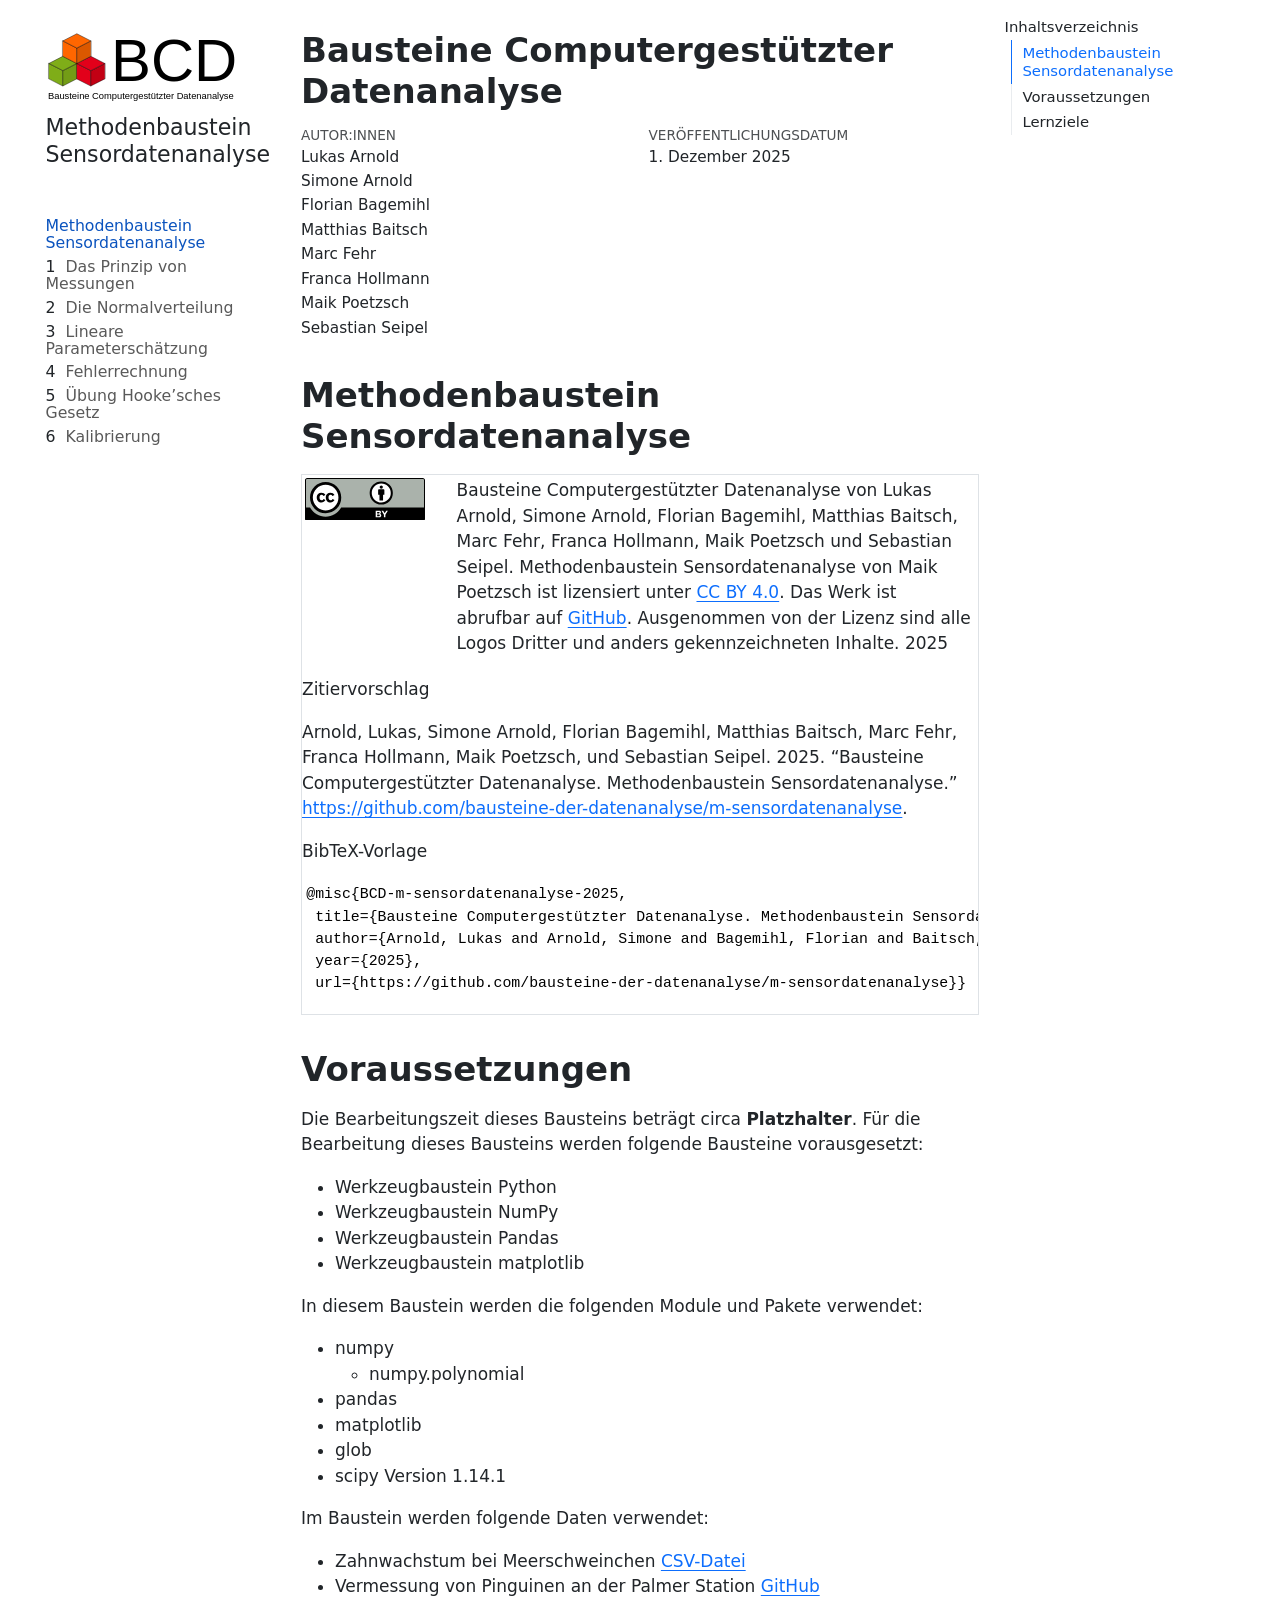
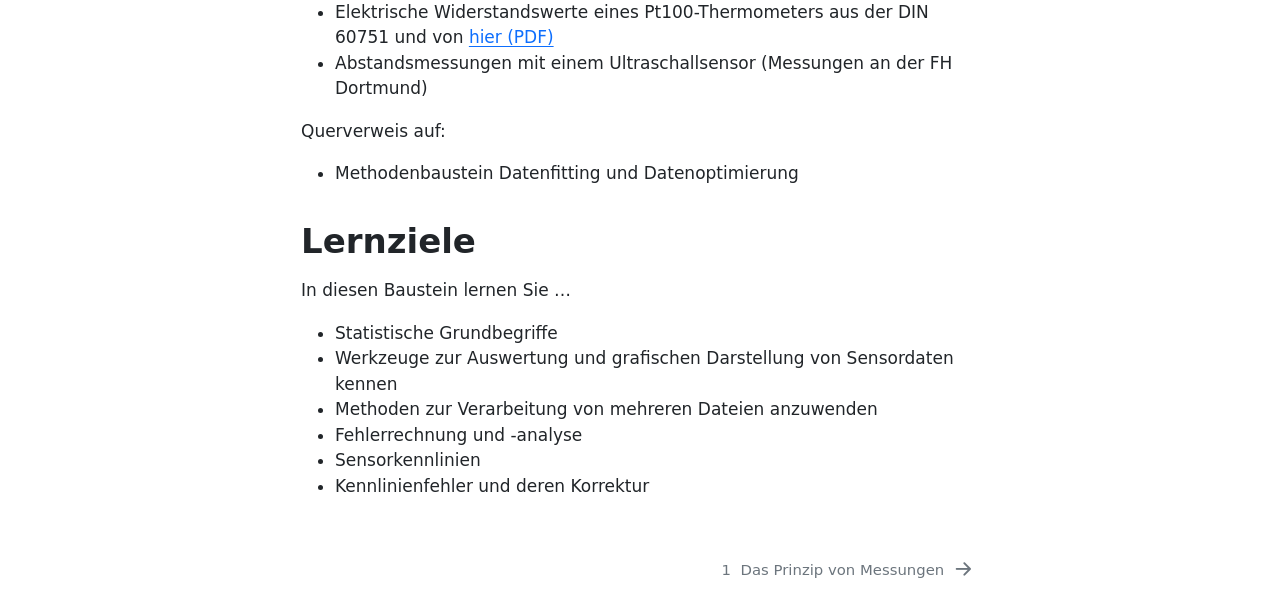
==== output/book/index.html @ 234efd5f "copy with english skript" ====
<!DOCTYPE html>
<html xmlns="http://www.w3.org/1999/xhtml" lang="de" xml:lang="de"><head>

<meta charset="utf-8">
<meta name="generator" content="quarto-1.8.26">

<meta name="viewport" content="width=device-width, initial-scale=1.0, user-scalable=yes">

<meta name="author" content="Lukas Arnold">
<meta name="author" content="Simone Arnold">
<meta name="author" content="Florian Bagemihl">
<meta name="author" content="Matthias Baitsch">
<meta name="author" content="Marc Fehr">
<meta name="author" content="Franca Hollmann">
<meta name="author" content="Maik Poetzsch">
<meta name="author" content="Sebastian Seipel">

<title>Bausteine Computergestützter Datenanalyse</title>
<style>
code{white-space: pre-wrap;}
span.smallcaps{font-variant: small-caps;}
div.columns{display: flex; gap: min(4vw, 1.5em);}
div.column{flex: auto; overflow-x: auto;}
div.hanging-indent{margin-left: 1.5em; text-indent: -1.5em;}
ul.task-list{list-style: none;}
ul.task-list li input[type="checkbox"] {
  width: 0.8em;
  margin: 0 0.8em 0.2em -1em; /* quarto-specific, see https://github.com/quarto-dev/quarto-cli/issues/4556 */ 
  vertical-align: middle;
}
</style>


<script src="site_libs/quarto-nav/quarto-nav.js"></script>
<script src="site_libs/quarto-nav/headroom.min.js"></script>
<script src="site_libs/clipboard/clipboard.min.js"></script>
<script src="site_libs/quarto-search/autocomplete.umd.js"></script>
<script src="site_libs/quarto-search/fuse.min.js"></script>
<script src="site_libs/quarto-search/quarto-search.js"></script>
<meta name="quarto:offset" content="./">
<link href="./skript/einleitung.html" rel="next">
<script src="site_libs/quarto-html/quarto.js" type="module"></script>
<script src="site_libs/quarto-html/tabsets/tabsets.js" type="module"></script>
<script src="site_libs/quarto-html/axe/axe-check.js" type="module"></script>
<script src="site_libs/quarto-html/popper.min.js"></script>
<script src="site_libs/quarto-html/tippy.umd.min.js"></script>
<script src="site_libs/quarto-html/anchor.min.js"></script>
<link href="site_libs/quarto-html/tippy.css" rel="stylesheet">
<link href="site_libs/quarto-html/quarto-syntax-highlighting-587c61ba64f3a5504c4d52d930310e48.css" rel="stylesheet" id="quarto-text-highlighting-styles">
<script src="site_libs/bootstrap/bootstrap.min.js"></script>
<link href="site_libs/bootstrap/bootstrap-icons.css" rel="stylesheet">
<link href="site_libs/bootstrap/bootstrap-f67a6f502b8d980179456538afc82e6f.min.css" rel="stylesheet" append-hash="true" id="quarto-bootstrap" data-mode="light">
<script id="quarto-search-options" type="application/json">{
  "location": "sidebar",
  "copy-button": false,
  "collapse-after": 3,
  "panel-placement": "start",
  "type": "textbox",
  "limit": 50,
  "keyboard-shortcut": [
    "f",
    "/",
    "s"
  ],
  "show-item-context": false,
  "language": {
    "search-no-results-text": "Keine Treffer",
    "search-matching-documents-text": "Treffer",
    "search-copy-link-title": "Link in die Suche kopieren",
    "search-hide-matches-text": "Zusätzliche Treffer verbergen",
    "search-more-match-text": "weitere Treffer in diesem Dokument",
    "search-more-matches-text": "weitere Treffer in diesem Dokument",
    "search-clear-button-title": "Zurücksetzen",
    "search-text-placeholder": "",
    "search-detached-cancel-button-title": "Abbrechen",
    "search-submit-button-title": "Abschicken",
    "search-label": "Suchen"
  }
}</script>
<link rel="shortcut icon" href="skript/00-bilder/favicon_bcd_new.svg">
<link rel="icon" type="image/x-icon" href="logo.ico">


</head>

<body class="nav-sidebar floating quarto-light">

<div id="quarto-search-results"></div>
  <header id="quarto-header" class="headroom fixed-top">
  <nav class="quarto-secondary-nav">
    <div class="container-fluid d-flex">
      <button type="button" class="quarto-btn-toggle btn" data-bs-toggle="collapse" role="button" data-bs-target=".quarto-sidebar-collapse-item" aria-controls="quarto-sidebar" aria-expanded="false" aria-label="Seitenleiste umschalten" onclick="if (window.quartoToggleHeadroom) { window.quartoToggleHeadroom(); }">
        <i class="bi bi-layout-text-sidebar-reverse"></i>
      </button>
        <nav class="quarto-page-breadcrumbs" aria-label="breadcrumb"><ol class="breadcrumb"><li class="breadcrumb-item"><a href="./index.html">Methodenbaustein Sensordatenanalyse</a></li></ol></nav>
        <a class="flex-grow-1" role="navigation" data-bs-toggle="collapse" data-bs-target=".quarto-sidebar-collapse-item" aria-controls="quarto-sidebar" aria-expanded="false" aria-label="Seitenleiste umschalten" onclick="if (window.quartoToggleHeadroom) { window.quartoToggleHeadroom(); }">      
        </a>
      <button type="button" class="btn quarto-search-button" aria-label="Suchen" onclick="window.quartoOpenSearch();">
        <i class="bi bi-search"></i>
      </button>
    </div>
  </nav>
</header>
<!-- content -->
<div id="quarto-content" class="quarto-container page-columns page-rows-contents page-layout-article">
<!-- sidebar -->
  <nav id="quarto-sidebar" class="sidebar collapse collapse-horizontal quarto-sidebar-collapse-item sidebar-navigation floating overflow-auto">
    <div class="pt-lg-2 mt-2 text-left sidebar-header sidebar-header-stacked">
      <a href="./index.html" class="sidebar-logo-link">
      <img src="./skript/00-bilder/logo_with_text_new.svg" alt="" class="sidebar-logo light-content py-0 d-lg-inline d-none">
      <img src="./skript/00-bilder/logo_with_text_new.svg" alt="" class="sidebar-logo dark-content py-0 d-lg-inline d-none">
      </a>
    <div class="sidebar-title mb-0 py-0">
      <a href="./">Methodenbaustein Sensordatenanalyse</a> 
    </div>
      </div>
        <div class="mt-2 flex-shrink-0 align-items-center">
        <div class="sidebar-search">
        <div id="quarto-search" class="" title="Suchen"></div>
        </div>
        </div>
    <div class="sidebar-menu-container"> 
    <ul class="list-unstyled mt-1">
        <li class="sidebar-item">
  <div class="sidebar-item-container"> 
  <a href="./index.html" class="sidebar-item-text sidebar-link active">
 <span class="menu-text">Methodenbaustein Sensordatenanalyse</span></a>
  </div>
</li>
        <li class="sidebar-item">
  <div class="sidebar-item-container"> 
  <a href="./skript/einleitung.html" class="sidebar-item-text sidebar-link">
 <span class="menu-text"><span class="chapter-number">1</span>&nbsp; <span class="chapter-title">Das Prinzip von Messungen</span></span></a>
  </div>
</li>
        <li class="sidebar-item">
  <div class="sidebar-item-container"> 
  <a href="./skript/normalverteilung.html" class="sidebar-item-text sidebar-link">
 <span class="menu-text"><span class="chapter-number">2</span>&nbsp; <span class="chapter-title">Die Normalverteilung</span></span></a>
  </div>
</li>
        <li class="sidebar-item">
  <div class="sidebar-item-container"> 
  <a href="./skript/lineare-parameterschätzung.html" class="sidebar-item-text sidebar-link">
 <span class="menu-text"><span class="chapter-number">3</span>&nbsp; <span class="chapter-title">Lineare Parameterschätzung</span></span></a>
  </div>
</li>
        <li class="sidebar-item">
  <div class="sidebar-item-container"> 
  <a href="./skript/fehlerrechnung.html" class="sidebar-item-text sidebar-link">
 <span class="menu-text"><span class="chapter-number">4</span>&nbsp; <span class="chapter-title">Fehlerrechnung</span></span></a>
  </div>
</li>
        <li class="sidebar-item">
  <div class="sidebar-item-container"> 
  <a href="./skript/übung-hooke.html" class="sidebar-item-text sidebar-link">
 <span class="menu-text"><span class="chapter-number">5</span>&nbsp; <span class="chapter-title">Übung Hooke’sches Gesetz</span></span></a>
  </div>
</li>
        <li class="sidebar-item">
  <div class="sidebar-item-container"> 
  <a href="./skript/kalibrierung.html" class="sidebar-item-text sidebar-link">
 <span class="menu-text"><span class="chapter-number">6</span>&nbsp; <span class="chapter-title">Kalibrierung</span></span></a>
  </div>
</li>
    </ul>
    </div>
</nav>
<div id="quarto-sidebar-glass" class="quarto-sidebar-collapse-item" data-bs-toggle="collapse" data-bs-target=".quarto-sidebar-collapse-item"></div>
<!-- margin-sidebar -->
    <div id="quarto-margin-sidebar" class="sidebar margin-sidebar">
        <nav id="TOC" role="doc-toc" class="toc-active">
    <h2 id="toc-title">Inhaltsverzeichnis</h2>
   
  <ul>
  <li><a href="#methodenbaustein-sensordatenanalyse" id="toc-methodenbaustein-sensordatenanalyse" class="nav-link active" data-scroll-target="#methodenbaustein-sensordatenanalyse">Methodenbaustein Sensordatenanalyse</a></li>
  <li><a href="#voraussetzungen" id="toc-voraussetzungen" class="nav-link" data-scroll-target="#voraussetzungen">Voraussetzungen</a></li>
  <li><a href="#lernziele" id="toc-lernziele" class="nav-link" data-scroll-target="#lernziele">Lernziele</a></li>
  </ul>
</nav>
    </div>
<!-- main -->
<main class="content" id="quarto-document-content">

<header id="title-block-header" class="quarto-title-block default">
<div class="quarto-title">
<h1 class="title">Bausteine Computergestützter Datenanalyse</h1>
</div>



<div class="quarto-title-meta">

    <div>
    <div class="quarto-title-meta-heading">Autor:innen</div>
    <div class="quarto-title-meta-contents">
             <p>Lukas Arnold </p>
             <p>Simone Arnold </p>
             <p>Florian Bagemihl </p>
             <p>Matthias Baitsch </p>
             <p>Marc Fehr </p>
             <p>Franca Hollmann </p>
             <p>Maik Poetzsch </p>
             <p>Sebastian Seipel </p>
          </div>
  </div>
    
    <div>
    <div class="quarto-title-meta-heading">Veröffentlichungsdatum</div>
    <div class="quarto-title-meta-contents">
      <p class="date">1. Dezember 2025</p>
    </div>
  </div>
  
    
  </div>
  


</header>


<section id="methodenbaustein-sensordatenanalyse" class="level1 unnumbered">
<h1 class="unnumbered">Methodenbaustein Sensordatenanalyse</h1>
<div id="Lizenz" class="border">
<div class="quarto-layout-panel" data-layout="[20, 80]">
<div class="quarto-layout-row">
<div class="quarto-layout-cell" style="flex-basis: 20.0%;justify-content: center;">
<p><img src="skript/00-bilder/CC-BY.svg" class="img-fluid" alt="Symbol des Lizenzhinweises Creative Commons BY"></p>
</div>
<div class="quarto-layout-cell" style="flex-basis: 80.0%;justify-content: flex-start;">
<p>Bausteine Computergestützter Datenanalyse von Lukas Arnold, Simone Arnold, Florian Bagemihl, Matthias Baitsch, Marc Fehr, Franca Hollmann, Maik Poetzsch und Sebastian Seipel. Methodenbaustein Sensordatenanalyse von Maik Poetzsch ist lizensiert unter <a href="https://creativecommons.org/licenses/by/4.0/deed.de">CC BY 4.0</a>. Das Werk ist abrufbar auf <a href="https://github.com/bausteine-der-datenanalyse/m-sensordatenanalyse">GitHub</a>. Ausgenommen von der Lizenz sind alle Logos Dritter und anders gekennzeichneten Inhalte. 2025</p>
</div>
</div>
</div>
<p>Zitiervorschlag</p>
<p>Arnold, Lukas, Simone Arnold, Florian Bagemihl, Matthias Baitsch, Marc Fehr, Franca Hollmann, Maik Poetzsch, und Sebastian Seipel. 2025. “Bausteine Computergestützter Datenanalyse. Methodenbaustein Sensordatenanalyse.” <a href="https://github.com/bausteine-der-datenanalyse/m-sensordatenanalyse" class="uri">https://github.com/bausteine-der-datenanalyse/m-sensordatenanalyse</a>.</p>
<p>BibTeX-Vorlage</p>
<pre><code>@misc{BCD-m-sensordatenanalyse-2025,
 title={Bausteine Computergestützter Datenanalyse. Methodenbaustein Sensordatenanalyse},
 author={Arnold, Lukas and Arnold, Simone and Bagemihl, Florian and Baitsch, Matthias and Fehr, Marc and Hollmann, Franca and Poetzsch, Maik and Seipel, Sebastian},
 year={2025},
 url={https://github.com/bausteine-der-datenanalyse/m-sensordatenanalyse}} </code></pre>
</div>
</section>
<section id="voraussetzungen" class="level1">
<h1>Voraussetzungen</h1>
<p>Die Bearbeitungszeit dieses Bausteins beträgt circa <strong>Platzhalter</strong>. Für die Bearbeitung dieses Bausteins werden folgende Bausteine vorausgesetzt:</p>
<ul>
<li>Werkzeugbaustein Python</li>
<li>Werkzeugbaustein NumPy</li>
<li>Werkzeugbaustein Pandas</li>
<li>Werkzeugbaustein matplotlib</li>
</ul>
<p>In diesem Baustein werden die folgenden Module und Pakete verwendet:</p>
<ul>
<li>numpy
<ul>
<li>numpy.polynomial</li>
</ul></li>
<li>pandas</li>
<li>matplotlib</li>
<li>glob</li>
<li>scipy Version 1.14.1</li>
</ul>
<p>Im Baustein werden folgende Daten verwendet:</p>
<ul>
<li>Zahnwachstum bei Meerschweinchen <a href="https://github.com/vincentarelbundock/Rdatasets/blob/master/csv/datasets/ToothGrowth.csv">CSV-Datei</a></li>
<li>Vermessung von Pinguinen an der Palmer Station <a href="https://github.com/allisonhorst/palmerpenguins?tab=readme-ov-file#meet-the-palmer-penguins">GitHub</a></li>
<li>Elektrische Widerstandswerte eines Pt100-Thermometers aus der DIN 60751 und von <a href="https://s8b8d6a7.delivery.rocketcdn.me/wp-content/uploads/2022/08/Pt100-Tabelle-Screen.pdf">hier (PDF)</a></li>
<li>Abstandsmessungen mit einem Ultraschallsensor (Messungen an der FH Dortmund)</li>
</ul>
<p>Querverweis auf:</p>
<ul>
<li>Methodenbaustein Datenfitting und Datenoptimierung</li>
</ul>
</section>
<section id="lernziele" class="level1">
<h1>Lernziele</h1>
<p>In diesen Baustein lernen Sie …</p>
<ul>
<li>Statistische Grundbegriffe</li>
<li>Werkzeuge zur Auswertung und grafischen Darstellung von Sensordaten kennen</li>
<li>Methoden zur Verarbeitung von mehreren Dateien anzuwenden</li>
<li>Fehlerrechnung und -analyse</li>
<li>Sensorkennlinien</li>
<li>Kennlinienfehler und deren Korrektur</li>
</ul>


</section>

</main> <!-- /main -->
<script id="quarto-html-after-body" type="application/javascript">
  window.document.addEventListener("DOMContentLoaded", function (event) {
    const icon = "";
    const anchorJS = new window.AnchorJS();
    anchorJS.options = {
      placement: 'right',
      icon: icon
    };
    anchorJS.add('.anchored');
    const isCodeAnnotation = (el) => {
      for (const clz of el.classList) {
        if (clz.startsWith('code-annotation-')) {                     
          return true;
        }
      }
      return false;
    }
    const onCopySuccess = function(e) {
      // button target
      const button = e.trigger;
      // don't keep focus
      button.blur();
      // flash "checked"
      button.classList.add('code-copy-button-checked');
      var currentTitle = button.getAttribute("title");
      button.setAttribute("title", "Kopiert");
      let tooltip;
      if (window.bootstrap) {
        button.setAttribute("data-bs-toggle", "tooltip");
        button.setAttribute("data-bs-placement", "left");
        button.setAttribute("data-bs-title", "Kopiert");
        tooltip = new bootstrap.Tooltip(button, 
          { trigger: "manual", 
            customClass: "code-copy-button-tooltip",
            offset: [0, -8]});
        tooltip.show();    
      }
      setTimeout(function() {
        if (tooltip) {
          tooltip.hide();
          button.removeAttribute("data-bs-title");
          button.removeAttribute("data-bs-toggle");
          button.removeAttribute("data-bs-placement");
        }
        button.setAttribute("title", currentTitle);
        button.classList.remove('code-copy-button-checked');
      }, 1000);
      // clear code selection
      e.clearSelection();
    }
    const getTextToCopy = function(trigger) {
      const outerScaffold = trigger.parentElement.cloneNode(true);
      const codeEl = outerScaffold.querySelector('code');
      for (const childEl of codeEl.children) {
        if (isCodeAnnotation(childEl)) {
          childEl.remove();
        }
      }
      return codeEl.innerText;
    }
    const clipboard = new window.ClipboardJS('.code-copy-button:not([data-in-quarto-modal])', {
      text: getTextToCopy
    });
    clipboard.on('success', onCopySuccess);
    if (window.document.getElementById('quarto-embedded-source-code-modal')) {
      const clipboardModal = new window.ClipboardJS('.code-copy-button[data-in-quarto-modal]', {
        text: getTextToCopy,
        container: window.document.getElementById('quarto-embedded-source-code-modal')
      });
      clipboardModal.on('success', onCopySuccess);
    }
      var localhostRegex = new RegExp(/^(?:http|https):\/\/localhost\:?[0-9]*\//);
      var mailtoRegex = new RegExp(/^mailto:/);
        var filterRegex = new RegExp('/' + window.location.host + '/');
      var isInternal = (href) => {
          return filterRegex.test(href) || localhostRegex.test(href) || mailtoRegex.test(href);
      }
      // Inspect non-navigation links and adorn them if external
     var links = window.document.querySelectorAll('a[href]:not(.nav-link):not(.navbar-brand):not(.toc-action):not(.sidebar-link):not(.sidebar-item-toggle):not(.pagination-link):not(.no-external):not([aria-hidden]):not(.dropdown-item):not(.quarto-navigation-tool):not(.about-link)');
      for (var i=0; i<links.length; i++) {
        const link = links[i];
        if (!isInternal(link.href)) {
          // undo the damage that might have been done by quarto-nav.js in the case of
          // links that we want to consider external
          if (link.dataset.originalHref !== undefined) {
            link.href = link.dataset.originalHref;
          }
        }
      }
    function tippyHover(el, contentFn, onTriggerFn, onUntriggerFn) {
      const config = {
        allowHTML: true,
        maxWidth: 500,
        delay: 100,
        arrow: false,
        appendTo: function(el) {
            return el.parentElement;
        },
        interactive: true,
        interactiveBorder: 10,
        theme: 'quarto',
        placement: 'bottom-start',
      };
      if (contentFn) {
        config.content = contentFn;
      }
      if (onTriggerFn) {
        config.onTrigger = onTriggerFn;
      }
      if (onUntriggerFn) {
        config.onUntrigger = onUntriggerFn;
      }
      window.tippy(el, config); 
    }
    const noterefs = window.document.querySelectorAll('a[role="doc-noteref"]');
    for (var i=0; i<noterefs.length; i++) {
      const ref = noterefs[i];
      tippyHover(ref, function() {
        // use id or data attribute instead here
        let href = ref.getAttribute('data-footnote-href') || ref.getAttribute('href');
        try { href = new URL(href).hash; } catch {}
        const id = href.replace(/^#\/?/, "");
        const note = window.document.getElementById(id);
        if (note) {
          return note.innerHTML;
        } else {
          return "";
        }
      });
    }
    const xrefs = window.document.querySelectorAll('a.quarto-xref');
    const processXRef = (id, note) => {
      // Strip column container classes
      const stripColumnClz = (el) => {
        el.classList.remove("page-full", "page-columns");
        if (el.children) {
          for (const child of el.children) {
            stripColumnClz(child);
          }
        }
      }
      stripColumnClz(note)
      if (id === null || id.startsWith('sec-')) {
        // Special case sections, only their first couple elements
        const container = document.createElement("div");
        if (note.children && note.children.length > 2) {
          container.appendChild(note.children[0].cloneNode(true));
          for (let i = 1; i < note.children.length; i++) {
            const child = note.children[i];
            if (child.tagName === "P" && child.innerText === "") {
              continue;
            } else {
              container.appendChild(child.cloneNode(true));
              break;
            }
          }
          if (window.Quarto?.typesetMath) {
            window.Quarto.typesetMath(container);
          }
          return container.innerHTML
        } else {
          if (window.Quarto?.typesetMath) {
            window.Quarto.typesetMath(note);
          }
          return note.innerHTML;
        }
      } else {
        // Remove any anchor links if they are present
        const anchorLink = note.querySelector('a.anchorjs-link');
        if (anchorLink) {
          anchorLink.remove();
        }
        if (window.Quarto?.typesetMath) {
          window.Quarto.typesetMath(note);
        }
        if (note.classList.contains("callout")) {
          return note.outerHTML;
        } else {
          return note.innerHTML;
        }
      }
    }
    for (var i=0; i<xrefs.length; i++) {
      const xref = xrefs[i];
      tippyHover(xref, undefined, function(instance) {
        instance.disable();
        let url = xref.getAttribute('href');
        let hash = undefined; 
        if (url.startsWith('#')) {
          hash = url;
        } else {
          try { hash = new URL(url).hash; } catch {}
        }
        if (hash) {
          const id = hash.replace(/^#\/?/, "");
          const note = window.document.getElementById(id);
          if (note !== null) {
            try {
              const html = processXRef(id, note.cloneNode(true));
              instance.setContent(html);
            } finally {
              instance.enable();
              instance.show();
            }
          } else {
            // See if we can fetch this
            fetch(url.split('#')[0])
            .then(res => res.text())
            .then(html => {
              const parser = new DOMParser();
              const htmlDoc = parser.parseFromString(html, "text/html");
              const note = htmlDoc.getElementById(id);
              if (note !== null) {
                const html = processXRef(id, note);
                instance.setContent(html);
              } 
            }).finally(() => {
              instance.enable();
              instance.show();
            });
          }
        } else {
          // See if we can fetch a full url (with no hash to target)
          // This is a special case and we should probably do some content thinning / targeting
          fetch(url)
          .then(res => res.text())
          .then(html => {
            const parser = new DOMParser();
            const htmlDoc = parser.parseFromString(html, "text/html");
            const note = htmlDoc.querySelector('main.content');
            if (note !== null) {
              // This should only happen for chapter cross references
              // (since there is no id in the URL)
              // remove the first header
              if (note.children.length > 0 && note.children[0].tagName === "HEADER") {
                note.children[0].remove();
              }
              const html = processXRef(null, note);
              instance.setContent(html);
            } 
          }).finally(() => {
            instance.enable();
            instance.show();
          });
        }
      }, function(instance) {
      });
    }
        let selectedAnnoteEl;
        const selectorForAnnotation = ( cell, annotation) => {
          let cellAttr = 'data-code-cell="' + cell + '"';
          let lineAttr = 'data-code-annotation="' +  annotation + '"';
          const selector = 'span[' + cellAttr + '][' + lineAttr + ']';
          return selector;
        }
        const selectCodeLines = (annoteEl) => {
          const doc = window.document;
          const targetCell = annoteEl.getAttribute("data-target-cell");
          const targetAnnotation = annoteEl.getAttribute("data-target-annotation");
          const annoteSpan = window.document.querySelector(selectorForAnnotation(targetCell, targetAnnotation));
          const lines = annoteSpan.getAttribute("data-code-lines").split(",");
          const lineIds = lines.map((line) => {
            return targetCell + "-" + line;
          })
          let top = null;
          let height = null;
          let parent = null;
          if (lineIds.length > 0) {
              //compute the position of the single el (top and bottom and make a div)
              const el = window.document.getElementById(lineIds[0]);
              top = el.offsetTop;
              height = el.offsetHeight;
              parent = el.parentElement.parentElement;
            if (lineIds.length > 1) {
              const lastEl = window.document.getElementById(lineIds[lineIds.length - 1]);
              const bottom = lastEl.offsetTop + lastEl.offsetHeight;
              height = bottom - top;
            }
            if (top !== null && height !== null && parent !== null) {
              // cook up a div (if necessary) and position it 
              let div = window.document.getElementById("code-annotation-line-highlight");
              if (div === null) {
                div = window.document.createElement("div");
                div.setAttribute("id", "code-annotation-line-highlight");
                div.style.position = 'absolute';
                parent.appendChild(div);
              }
              div.style.top = top - 2 + "px";
              div.style.height = height + 4 + "px";
              div.style.left = 0;
              let gutterDiv = window.document.getElementById("code-annotation-line-highlight-gutter");
              if (gutterDiv === null) {
                gutterDiv = window.document.createElement("div");
                gutterDiv.setAttribute("id", "code-annotation-line-highlight-gutter");
                gutterDiv.style.position = 'absolute';
                const codeCell = window.document.getElementById(targetCell);
                const gutter = codeCell.querySelector('.code-annotation-gutter');
                gutter.appendChild(gutterDiv);
              }
              gutterDiv.style.top = top - 2 + "px";
              gutterDiv.style.height = height + 4 + "px";
            }
            selectedAnnoteEl = annoteEl;
          }
        };
        const unselectCodeLines = () => {
          const elementsIds = ["code-annotation-line-highlight", "code-annotation-line-highlight-gutter"];
          elementsIds.forEach((elId) => {
            const div = window.document.getElementById(elId);
            if (div) {
              div.remove();
            }
          });
          selectedAnnoteEl = undefined;
        };
          // Handle positioning of the toggle
      window.addEventListener(
        "resize",
        throttle(() => {
          elRect = undefined;
          if (selectedAnnoteEl) {
            selectCodeLines(selectedAnnoteEl);
          }
        }, 10)
      );
      function throttle(fn, ms) {
      let throttle = false;
      let timer;
        return (...args) => {
          if(!throttle) { // first call gets through
              fn.apply(this, args);
              throttle = true;
          } else { // all the others get throttled
              if(timer) clearTimeout(timer); // cancel #2
              timer = setTimeout(() => {
                fn.apply(this, args);
                timer = throttle = false;
              }, ms);
          }
        };
      }
        // Attach click handler to the DT
        const annoteDls = window.document.querySelectorAll('dt[data-target-cell]');
        for (const annoteDlNode of annoteDls) {
          annoteDlNode.addEventListener('click', (event) => {
            const clickedEl = event.target;
            if (clickedEl !== selectedAnnoteEl) {
              unselectCodeLines();
              const activeEl = window.document.querySelector('dt[data-target-cell].code-annotation-active');
              if (activeEl) {
                activeEl.classList.remove('code-annotation-active');
              }
              selectCodeLines(clickedEl);
              clickedEl.classList.add('code-annotation-active');
            } else {
              // Unselect the line
              unselectCodeLines();
              clickedEl.classList.remove('code-annotation-active');
            }
          });
        }
    const findCites = (el) => {
      const parentEl = el.parentElement;
      if (parentEl) {
        const cites = parentEl.dataset.cites;
        if (cites) {
          return {
            el,
            cites: cites.split(' ')
          };
        } else {
          return findCites(el.parentElement)
        }
      } else {
        return undefined;
      }
    };
    var bibliorefs = window.document.querySelectorAll('a[role="doc-biblioref"]');
    for (var i=0; i<bibliorefs.length; i++) {
      const ref = bibliorefs[i];
      const citeInfo = findCites(ref);
      if (citeInfo) {
        tippyHover(citeInfo.el, function() {
          var popup = window.document.createElement('div');
          citeInfo.cites.forEach(function(cite) {
            var citeDiv = window.document.createElement('div');
            citeDiv.classList.add('hanging-indent');
            citeDiv.classList.add('csl-entry');
            var biblioDiv = window.document.getElementById('ref-' + cite);
            if (biblioDiv) {
              citeDiv.innerHTML = biblioDiv.innerHTML;
            }
            popup.appendChild(citeDiv);
          });
          return popup.innerHTML;
        });
      }
    }
  });
  </script>
<nav class="page-navigation">
  <div class="nav-page nav-page-previous">
  </div>
  <div class="nav-page nav-page-next">
      <a href="./skript/einleitung.html" class="pagination-link" aria-label="Das Prinzip von Messungen">
        <span class="nav-page-text"><span class="chapter-number">1</span>&nbsp; <span class="chapter-title">Das Prinzip von Messungen</span></span> <i class="bi bi-arrow-right-short"></i>
      </a>
  </div>
</nav>
</div> <!-- /content -->




</body></html>
---- output/book/site_libs/quarto-html/tippy.css ----
.tippy-box[data-animation=fade][data-state=hidden]{opacity:0}[data-tippy-root]{max-width:calc(100vw - 10px)}.tippy-box{position:relative;background-color:#333;color:#fff;border-radius:4px;font-size:14px;line-height:1.4;white-space:normal;outline:0;transition-property:transform,visibility,opacity}.tippy-box[data-placement^=top]>.tippy-arrow{bottom:0}.tippy-box[data-placement^=top]>.tippy-arrow:before{bottom:-7px;left:0;border-width:8px 8px 0;border-top-color:initial;transform-origin:center top}.tippy-box[data-placement^=bottom]>.tippy-arrow{top:0}.tippy-box[data-placement^=bottom]>.tippy-arrow:before{top:-7px;left:0;border-width:0 8px 8px;border-bottom-color:initial;transform-origin:center bottom}.tippy-box[data-placement^=left]>.tippy-arrow{right:0}.tippy-box[data-placement^=left]>.tippy-arrow:before{border-width:8px 0 8px 8px;border-left-color:initial;right:-7px;transform-origin:center left}.tippy-box[data-placement^=right]>.tippy-arrow{left:0}.tippy-box[data-placement^=right]>.tippy-arrow:before{left:-7px;border-width:8px 8px 8px 0;border-right-color:initial;transform-origin:center right}.tippy-box[data-inertia][data-state=visible]{transition-timing-function:cubic-bezier(.54,1.5,.38,1.11)}.tippy-arrow{width:16px;height:16px;color:#333}.tippy-arrow:before{content:"";position:absolute;border-color:transparent;border-style:solid}.tippy-content{position:relative;padding:5px 9px;z-index:1}
---- output/book/site_libs/quarto-html/quarto-syntax-highlighting-587c61ba64f3a5504c4d52d930310e48.css ----
/* quarto syntax highlight colors */
:root {
  --quarto-hl-ot-color: #003B4F;
  --quarto-hl-at-color: #657422;
  --quarto-hl-ss-color: #20794D;
  --quarto-hl-an-color: #5E5E5E;
  --quarto-hl-fu-color: #4758AB;
  --quarto-hl-st-color: #20794D;
  --quarto-hl-cf-color: #003B4F;
  --quarto-hl-op-color: #5E5E5E;
  --quarto-hl-er-color: #AD0000;
  --quarto-hl-bn-color: #AD0000;
  --quarto-hl-al-color: #AD0000;
  --quarto-hl-va-color: #111111;
  --quarto-hl-bu-color: inherit;
  --quarto-hl-ex-color: inherit;
  --quarto-hl-pp-color: #AD0000;
  --quarto-hl-in-color: #5E5E5E;
  --quarto-hl-vs-color: #20794D;
  --quarto-hl-wa-color: #5E5E5E;
  --quarto-hl-do-color: #5E5E5E;
  --quarto-hl-im-color: #00769E;
  --quarto-hl-ch-color: #20794D;
  --quarto-hl-dt-color: #AD0000;
  --quarto-hl-fl-color: #AD0000;
  --quarto-hl-co-color: #5E5E5E;
  --quarto-hl-cv-color: #5E5E5E;
  --quarto-hl-cn-color: #8f5902;
  --quarto-hl-sc-color: #5E5E5E;
  --quarto-hl-dv-color: #AD0000;
  --quarto-hl-kw-color: #003B4F;
}

/* other quarto variables */
:root {
  --quarto-font-monospace: SFMono-Regular, Menlo, Monaco, Consolas, "Liberation Mono", "Courier New", monospace;
}

/* syntax highlight based on Pandoc's rules */
pre > code.sourceCode > span {
  color: #003B4F;
}

code.sourceCode > span {
  color: #003B4F;
}

div.sourceCode,
div.sourceCode pre.sourceCode {
  color: #003B4F;
}

/* Normal */
code span {
  color: #003B4F;
}

/* Alert */
code span.al {
  color: #AD0000;
  font-style: inherit;
}

/* Annotation */
code span.an {
  color: #5E5E5E;
  font-style: inherit;
}

/* Attribute */
code span.at {
  color: #657422;
  font-style: inherit;
}

/* BaseN */
code span.bn {
  color: #AD0000;
  font-style: inherit;
}

/* BuiltIn */
code span.bu {
  font-style: inherit;
}

/* ControlFlow */
code span.cf {
  color: #003B4F;
  font-weight: bold;
  font-style: inherit;
}

/* Char */
code span.ch {
  color: #20794D;
  font-style: inherit;
}

/* Constant */
code span.cn {
  color: #8f5902;
  font-style: inherit;
}

/* Comment */
code span.co {
  color: #5E5E5E;
  font-style: inherit;
}

/* CommentVar */
code span.cv {
  color: #5E5E5E;
  font-style: italic;
}

/* Documentation */
code span.do {
  color: #5E5E5E;
  font-style: italic;
}

/* DataType */
code span.dt {
  color: #AD0000;
  font-style: inherit;
}

/* DecVal */
code span.dv {
  color: #AD0000;
  font-style: inherit;
}

/* Error */
code span.er {
  color: #AD0000;
  font-style: inherit;
}

/* Extension */
code span.ex {
  font-style: inherit;
}

/* Float */
code span.fl {
  color: #AD0000;
  font-style: inherit;
}

/* Function */
code span.fu {
  color: #4758AB;
  font-style: inherit;
}

/* Import */
code span.im {
  color: #00769E;
  font-style: inherit;
}

/* Information */
code span.in {
  color: #5E5E5E;
  font-style: inherit;
}

/* Keyword */
code span.kw {
  color: #003B4F;
  font-weight: bold;
  font-style: inherit;
}

/* Operator */
code span.op {
  color: #5E5E5E;
  font-style: inherit;
}

/* Other */
code span.ot {
  color: #003B4F;
  font-style: inherit;
}

/* Preprocessor */
code span.pp {
  color: #AD0000;
  font-style: inherit;
}

/* SpecialChar */
code span.sc {
  color: #5E5E5E;
  font-style: inherit;
}

/* SpecialString */
code span.ss {
  color: #20794D;
  font-style: inherit;
}

/* String */
code span.st {
  color: #20794D;
  font-style: inherit;
}

/* Variable */
code span.va {
  color: #111111;
  font-style: inherit;
}

/* VerbatimString */
code span.vs {
  color: #20794D;
  font-style: inherit;
}

/* Warning */
code span.wa {
  color: #5E5E5E;
  font-style: italic;
}

.prevent-inlining {
  content: "</";
}

/*# sourceMappingURL=2dce1cc6c82594539e1579de68416b47.css.map */
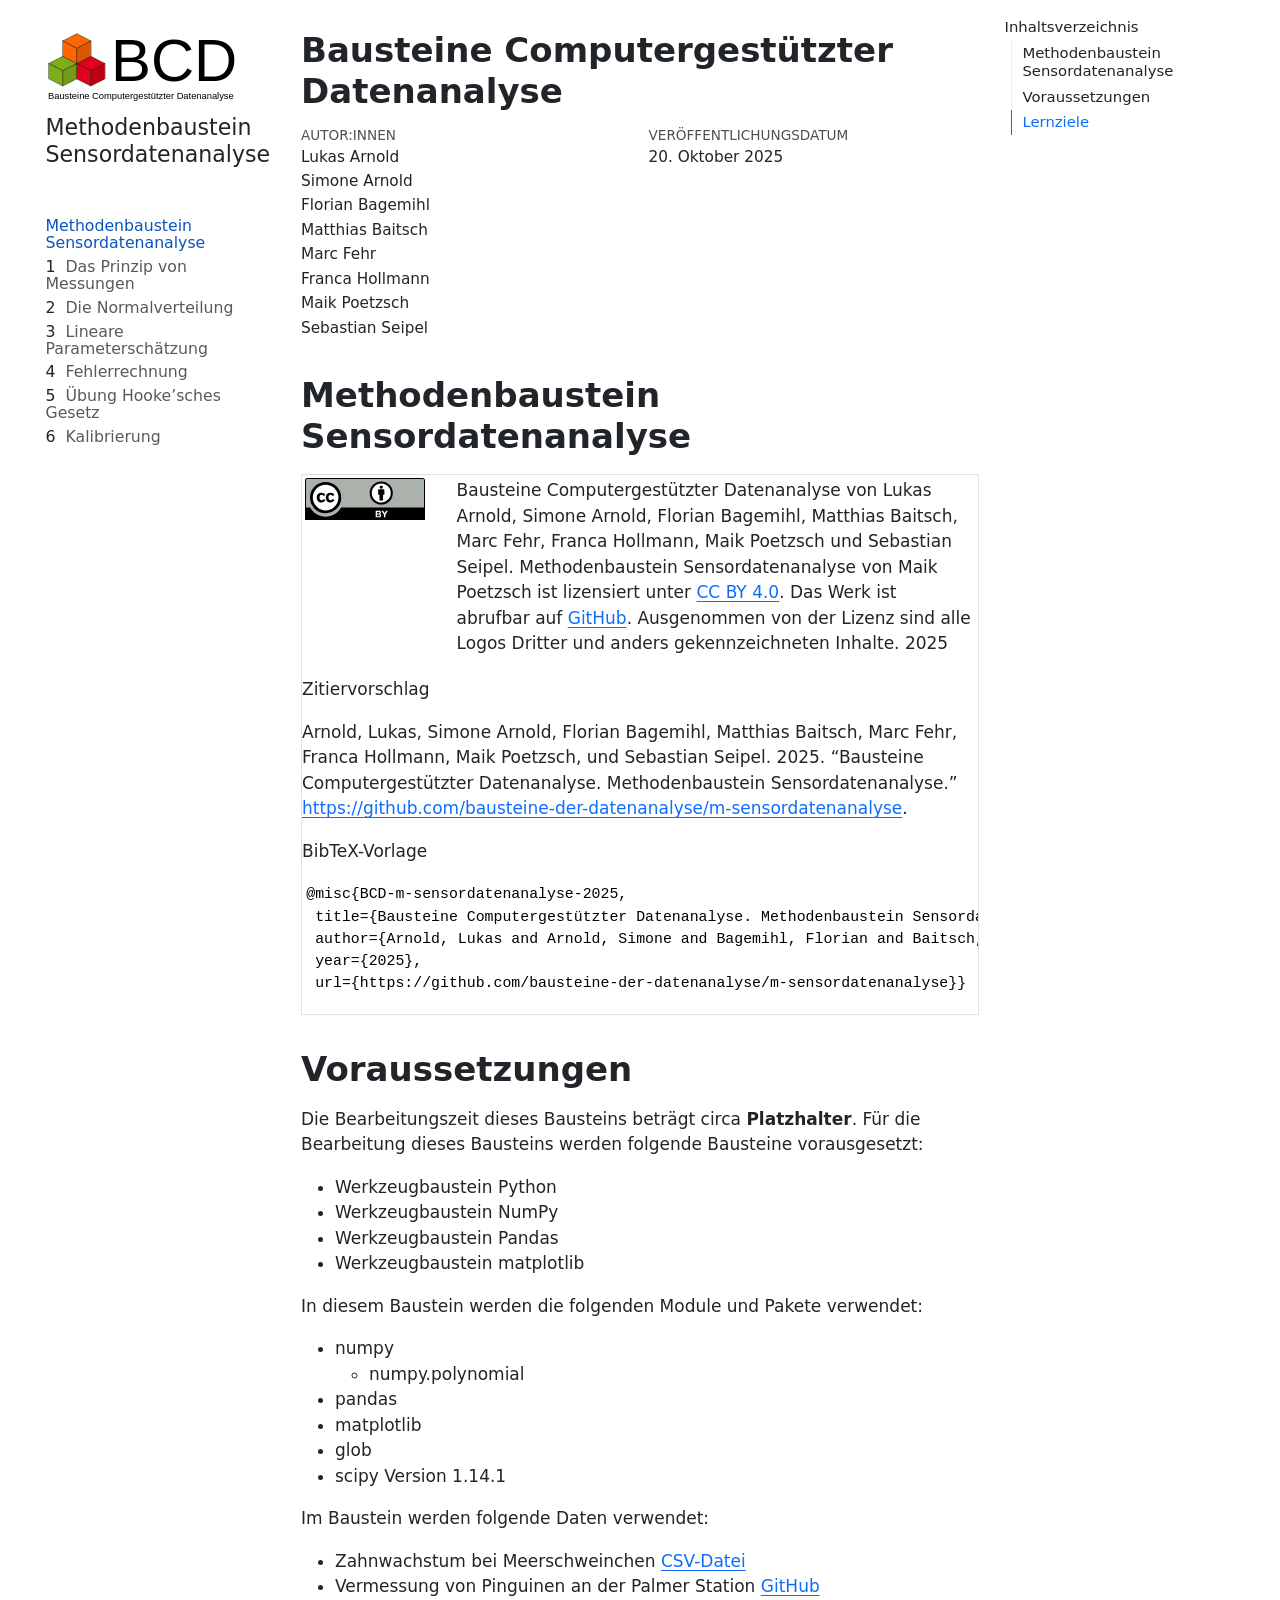
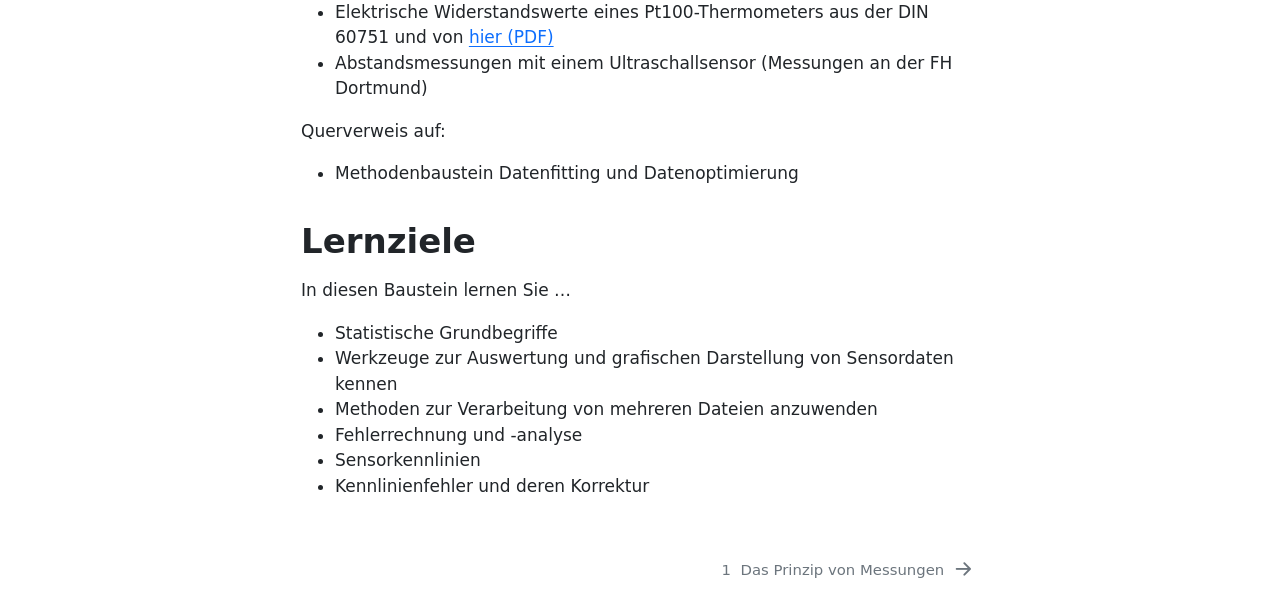
==== commit c7e6439e: "updated englisch script and added missing files" ====
--- a/output/book/index.html
+++ b/output/book/index.html
@@ -2,7 +2,7 @@
 <html xmlns="http://www.w3.org/1999/xhtml" lang="de" xml:lang="de"><head>
 
 <meta charset="utf-8">
-<meta name="generator" content="quarto-1.8.26">
+<meta name="generator" content="quarto-1.6.42">
 
 <meta name="viewport" content="width=device-width, initial-scale=1.0, user-scalable=yes">
 
@@ -39,17 +39,15 @@
 <script src="site_libs/quarto-search/quarto-search.js"></script>
 <meta name="quarto:offset" content="./">
 <link href="./skript/einleitung.html" rel="next">
-<script src="site_libs/quarto-html/quarto.js" type="module"></script>
-<script src="site_libs/quarto-html/tabsets/tabsets.js" type="module"></script>
-<script src="site_libs/quarto-html/axe/axe-check.js" type="module"></script>
+<script src="site_libs/quarto-html/quarto.js"></script>
 <script src="site_libs/quarto-html/popper.min.js"></script>
 <script src="site_libs/quarto-html/tippy.umd.min.js"></script>
 <script src="site_libs/quarto-html/anchor.min.js"></script>
 <link href="site_libs/quarto-html/tippy.css" rel="stylesheet">
-<link href="site_libs/quarto-html/quarto-syntax-highlighting-587c61ba64f3a5504c4d52d930310e48.css" rel="stylesheet" id="quarto-text-highlighting-styles">
+<link href="site_libs/quarto-html/quarto-syntax-highlighting-2f5df379a58b258e96c21c0638c20c03.css" rel="stylesheet" id="quarto-text-highlighting-styles">
 <script src="site_libs/bootstrap/bootstrap.min.js"></script>
 <link href="site_libs/bootstrap/bootstrap-icons.css" rel="stylesheet">
-<link href="site_libs/bootstrap/bootstrap-f67a6f502b8d980179456538afc82e6f.min.css" rel="stylesheet" append-hash="true" id="quarto-bootstrap" data-mode="light">
+<link href="site_libs/bootstrap/bootstrap-9045c895c01285b236c5d84ecfc503a7.min.css" rel="stylesheet" append-hash="true" id="quarto-bootstrap" data-mode="light">
 <script id="quarto-search-options" type="application/json">{
   "location": "sidebar",
   "copy-button": false,
@@ -83,7 +81,7 @@
 
 </head>
 
-<body class="nav-sidebar floating quarto-light">
+<body class="nav-sidebar floating">
 
 <div id="quarto-search-results"></div>
   <header id="quarto-header" class="headroom fixed-top">
@@ -107,8 +105,7 @@
   <nav id="quarto-sidebar" class="sidebar collapse collapse-horizontal quarto-sidebar-collapse-item sidebar-navigation floating overflow-auto">
     <div class="pt-lg-2 mt-2 text-left sidebar-header sidebar-header-stacked">
       <a href="./index.html" class="sidebar-logo-link">
-      <img src="./skript/00-bilder/logo_with_text_new.svg" alt="" class="sidebar-logo light-content py-0 d-lg-inline d-none">
-      <img src="./skript/00-bilder/logo_with_text_new.svg" alt="" class="sidebar-logo dark-content py-0 d-lg-inline d-none">
+      <img src="./skript/00-bilder/logo_with_text_new.svg" alt="" class="sidebar-logo py-0 d-lg-inline d-none">
       </a>
     <div class="sidebar-title mb-0 py-0">
       <a href="./">Methodenbaustein Sensordatenanalyse</a> 
@@ -208,7 +205,7 @@
     <div>
     <div class="quarto-title-meta-heading">Veröffentlichungsdatum</div>
     <div class="quarto-title-meta-contents">
-      <p class="date">1. Dezember 2025</p>
+      <p class="date">20. Oktober 2025</p>
     </div>
   </div>
   
@@ -223,6 +220,9 @@
 <section id="methodenbaustein-sensordatenanalyse" class="level1 unnumbered">
 <h1 class="unnumbered">Methodenbaustein Sensordatenanalyse</h1>
 <div id="Lizenz" class="border">
+<div>
+
+</div>
 <div class="quarto-layout-panel" data-layout="[20, 80]">
 <div class="quarto-layout-row">
 <div class="quarto-layout-cell" style="flex-basis: 20.0%;justify-content: center;">
@@ -292,243 +292,236 @@
 
 </main> <!-- /main -->
 <script id="quarto-html-after-body" type="application/javascript">
-  window.document.addEventListener("DOMContentLoaded", function (event) {
-    const icon = "";
-    const anchorJS = new window.AnchorJS();
-    anchorJS.options = {
-      placement: 'right',
-      icon: icon
-    };
-    anchorJS.add('.anchored');
-    const isCodeAnnotation = (el) => {
-      for (const clz of el.classList) {
-        if (clz.startsWith('code-annotation-')) {                     
-          return true;
-        }
-      }
-      return false;
-    }
-    const onCopySuccess = function(e) {
-      // button target
-      const button = e.trigger;
-      // don't keep focus
-      button.blur();
-      // flash "checked"
-      button.classList.add('code-copy-button-checked');
-      var currentTitle = button.getAttribute("title");
-      button.setAttribute("title", "Kopiert");
-      let tooltip;
-      if (window.bootstrap) {
-        button.setAttribute("data-bs-toggle", "tooltip");
-        button.setAttribute("data-bs-placement", "left");
-        button.setAttribute("data-bs-title", "Kopiert");
-        tooltip = new bootstrap.Tooltip(button, 
-          { trigger: "manual", 
-            customClass: "code-copy-button-tooltip",
-            offset: [0, -8]});
-        tooltip.show();    
-      }
-      setTimeout(function() {
-        if (tooltip) {
-          tooltip.hide();
-          button.removeAttribute("data-bs-title");
-          button.removeAttribute("data-bs-toggle");
-          button.removeAttribute("data-bs-placement");
-        }
-        button.setAttribute("title", currentTitle);
-        button.classList.remove('code-copy-button-checked');
-      }, 1000);
-      // clear code selection
-      e.clearSelection();
-    }
-    const getTextToCopy = function(trigger) {
-      const outerScaffold = trigger.parentElement.cloneNode(true);
-      const codeEl = outerScaffold.querySelector('code');
+window.document.addEventListener("DOMContentLoaded", function (event) {
+  const toggleBodyColorMode = (bsSheetEl) => {
+    const mode = bsSheetEl.getAttribute("data-mode");
+    const bodyEl = window.document.querySelector("body");
+    if (mode === "dark") {
+      bodyEl.classList.add("quarto-dark");
+      bodyEl.classList.remove("quarto-light");
+    } else {
+      bodyEl.classList.add("quarto-light");
+      bodyEl.classList.remove("quarto-dark");
+    }
+  }
+  const toggleBodyColorPrimary = () => {
+    const bsSheetEl = window.document.querySelector("link#quarto-bootstrap");
+    if (bsSheetEl) {
+      toggleBodyColorMode(bsSheetEl);
+    }
+  }
+  toggleBodyColorPrimary();  
+  const icon = "";
+  const anchorJS = new window.AnchorJS();
+  anchorJS.options = {
+    placement: 'right',
+    icon: icon
+  };
+  anchorJS.add('.anchored');
+  const isCodeAnnotation = (el) => {
+    for (const clz of el.classList) {
+      if (clz.startsWith('code-annotation-')) {                     
+        return true;
+      }
+    }
+    return false;
+  }
+  const onCopySuccess = function(e) {
+    // button target
+    const button = e.trigger;
+    // don't keep focus
+    button.blur();
+    // flash "checked"
+    button.classList.add('code-copy-button-checked');
+    var currentTitle = button.getAttribute("title");
+    button.setAttribute("title", "Kopiert");
+    let tooltip;
+    if (window.bootstrap) {
+      button.setAttribute("data-bs-toggle", "tooltip");
+      button.setAttribute("data-bs-placement", "left");
+      button.setAttribute("data-bs-title", "Kopiert");
+      tooltip = new bootstrap.Tooltip(button, 
+        { trigger: "manual", 
+          customClass: "code-copy-button-tooltip",
+          offset: [0, -8]});
+      tooltip.show();    
+    }
+    setTimeout(function() {
+      if (tooltip) {
+        tooltip.hide();
+        button.removeAttribute("data-bs-title");
+        button.removeAttribute("data-bs-toggle");
+        button.removeAttribute("data-bs-placement");
+      }
+      button.setAttribute("title", currentTitle);
+      button.classList.remove('code-copy-button-checked');
+    }, 1000);
+    // clear code selection
+    e.clearSelection();
+  }
+  const getTextToCopy = function(trigger) {
+      const codeEl = trigger.previousElementSibling.cloneNode(true);
       for (const childEl of codeEl.children) {
         if (isCodeAnnotation(childEl)) {
           childEl.remove();
         }
       }
       return codeEl.innerText;
-    }
-    const clipboard = new window.ClipboardJS('.code-copy-button:not([data-in-quarto-modal])', {
-      text: getTextToCopy
+  }
+  const clipboard = new window.ClipboardJS('.code-copy-button:not([data-in-quarto-modal])', {
+    text: getTextToCopy
+  });
+  clipboard.on('success', onCopySuccess);
+  if (window.document.getElementById('quarto-embedded-source-code-modal')) {
+    const clipboardModal = new window.ClipboardJS('.code-copy-button[data-in-quarto-modal]', {
+      text: getTextToCopy,
+      container: window.document.getElementById('quarto-embedded-source-code-modal')
     });
-    clipboard.on('success', onCopySuccess);
-    if (window.document.getElementById('quarto-embedded-source-code-modal')) {
-      const clipboardModal = new window.ClipboardJS('.code-copy-button[data-in-quarto-modal]', {
-        text: getTextToCopy,
-        container: window.document.getElementById('quarto-embedded-source-code-modal')
-      });
-      clipboardModal.on('success', onCopySuccess);
-    }
-      var localhostRegex = new RegExp(/^(?:http|https):\/\/localhost\:?[0-9]*\//);
-      var mailtoRegex = new RegExp(/^mailto:/);
-        var filterRegex = new RegExp('/' + window.location.host + '/');
-      var isInternal = (href) => {
-          return filterRegex.test(href) || localhostRegex.test(href) || mailtoRegex.test(href);
-      }
-      // Inspect non-navigation links and adorn them if external
-     var links = window.document.querySelectorAll('a[href]:not(.nav-link):not(.navbar-brand):not(.toc-action):not(.sidebar-link):not(.sidebar-item-toggle):not(.pagination-link):not(.no-external):not([aria-hidden]):not(.dropdown-item):not(.quarto-navigation-tool):not(.about-link)');
-      for (var i=0; i<links.length; i++) {
-        const link = links[i];
-        if (!isInternal(link.href)) {
-          // undo the damage that might have been done by quarto-nav.js in the case of
-          // links that we want to consider external
-          if (link.dataset.originalHref !== undefined) {
-            link.href = link.dataset.originalHref;
+    clipboardModal.on('success', onCopySuccess);
+  }
+    var localhostRegex = new RegExp(/^(?:http|https):\/\/localhost\:?[0-9]*\//);
+    var mailtoRegex = new RegExp(/^mailto:/);
+      var filterRegex = new RegExp('/' + window.location.host + '/');
+    var isInternal = (href) => {
+        return filterRegex.test(href) || localhostRegex.test(href) || mailtoRegex.test(href);
+    }
+    // Inspect non-navigation links and adorn them if external
+ 	var links = window.document.querySelectorAll('a[href]:not(.nav-link):not(.navbar-brand):not(.toc-action):not(.sidebar-link):not(.sidebar-item-toggle):not(.pagination-link):not(.no-external):not([aria-hidden]):not(.dropdown-item):not(.quarto-navigation-tool):not(.about-link)');
+    for (var i=0; i<links.length; i++) {
+      const link = links[i];
+      if (!isInternal(link.href)) {
+        // undo the damage that might have been done by quarto-nav.js in the case of
+        // links that we want to consider external
+        if (link.dataset.originalHref !== undefined) {
+          link.href = link.dataset.originalHref;
+        }
+      }
+    }
+  function tippyHover(el, contentFn, onTriggerFn, onUntriggerFn) {
+    const config = {
+      allowHTML: true,
+      maxWidth: 500,
+      delay: 100,
+      arrow: false,
+      appendTo: function(el) {
+          return el.parentElement;
+      },
+      interactive: true,
+      interactiveBorder: 10,
+      theme: 'quarto',
+      placement: 'bottom-start',
+    };
+    if (contentFn) {
+      config.content = contentFn;
+    }
+    if (onTriggerFn) {
+      config.onTrigger = onTriggerFn;
+    }
+    if (onUntriggerFn) {
+      config.onUntrigger = onUntriggerFn;
+    }
+    window.tippy(el, config); 
+  }
+  const noterefs = window.document.querySelectorAll('a[role="doc-noteref"]');
+  for (var i=0; i<noterefs.length; i++) {
+    const ref = noterefs[i];
+    tippyHover(ref, function() {
+      // use id or data attribute instead here
+      let href = ref.getAttribute('data-footnote-href') || ref.getAttribute('href');
+      try { href = new URL(href).hash; } catch {}
+      const id = href.replace(/^#\/?/, "");
+      const note = window.document.getElementById(id);
+      if (note) {
+        return note.innerHTML;
+      } else {
+        return "";
+      }
+    });
+  }
+  const xrefs = window.document.querySelectorAll('a.quarto-xref');
+  const processXRef = (id, note) => {
+    // Strip column container classes
+    const stripColumnClz = (el) => {
+      el.classList.remove("page-full", "page-columns");
+      if (el.children) {
+        for (const child of el.children) {
+          stripColumnClz(child);
+        }
+      }
+    }
+    stripColumnClz(note)
+    if (id === null || id.startsWith('sec-')) {
+      // Special case sections, only their first couple elements
+      const container = document.createElement("div");
+      if (note.children && note.children.length > 2) {
+        container.appendChild(note.children[0].cloneNode(true));
+        for (let i = 1; i < note.children.length; i++) {
+          const child = note.children[i];
+          if (child.tagName === "P" && child.innerText === "") {
+            continue;
+          } else {
+            container.appendChild(child.cloneNode(true));
+            break;
           }
         }
-      }
-    function tippyHover(el, contentFn, onTriggerFn, onUntriggerFn) {
-      const config = {
-        allowHTML: true,
-        maxWidth: 500,
-        delay: 100,
-        arrow: false,
-        appendTo: function(el) {
-            return el.parentElement;
-        },
-        interactive: true,
-        interactiveBorder: 10,
-        theme: 'quarto',
-        placement: 'bottom-start',
-      };
-      if (contentFn) {
-        config.content = contentFn;
-      }
-      if (onTriggerFn) {
-        config.onTrigger = onTriggerFn;
-      }
-      if (onUntriggerFn) {
-        config.onUntrigger = onUntriggerFn;
-      }
-      window.tippy(el, config); 
-    }
-    const noterefs = window.document.querySelectorAll('a[role="doc-noteref"]');
-    for (var i=0; i<noterefs.length; i++) {
-      const ref = noterefs[i];
-      tippyHover(ref, function() {
-        // use id or data attribute instead here
-        let href = ref.getAttribute('data-footnote-href') || ref.getAttribute('href');
-        try { href = new URL(href).hash; } catch {}
-        const id = href.replace(/^#\/?/, "");
-        const note = window.document.getElementById(id);
-        if (note) {
-          return note.innerHTML;
-        } else {
-          return "";
-        }
-      });
-    }
-    const xrefs = window.document.querySelectorAll('a.quarto-xref');
-    const processXRef = (id, note) => {
-      // Strip column container classes
-      const stripColumnClz = (el) => {
-        el.classList.remove("page-full", "page-columns");
-        if (el.children) {
-          for (const child of el.children) {
-            stripColumnClz(child);
-          }
-        }
-      }
-      stripColumnClz(note)
-      if (id === null || id.startsWith('sec-')) {
-        // Special case sections, only their first couple elements
-        const container = document.createElement("div");
-        if (note.children && note.children.length > 2) {
-          container.appendChild(note.children[0].cloneNode(true));
-          for (let i = 1; i < note.children.length; i++) {
-            const child = note.children[i];
-            if (child.tagName === "P" && child.innerText === "") {
-              continue;
-            } else {
-              container.appendChild(child.cloneNode(true));
-              break;
-            }
-          }
-          if (window.Quarto?.typesetMath) {
-            window.Quarto.typesetMath(container);
-          }
-          return container.innerHTML
-        } else {
-          if (window.Quarto?.typesetMath) {
-            window.Quarto.typesetMath(note);
-          }
-          return note.innerHTML;
-        }
+        if (window.Quarto?.typesetMath) {
+          window.Quarto.typesetMath(container);
+        }
+        return container.innerHTML
       } else {
-        // Remove any anchor links if they are present
-        const anchorLink = note.querySelector('a.anchorjs-link');
-        if (anchorLink) {
-          anchorLink.remove();
-        }
         if (window.Quarto?.typesetMath) {
           window.Quarto.typesetMath(note);
         }
-        if (note.classList.contains("callout")) {
-          return note.outerHTML;
-        } else {
-          return note.innerHTML;
-        }
-      }
-    }
-    for (var i=0; i<xrefs.length; i++) {
-      const xref = xrefs[i];
-      tippyHover(xref, undefined, function(instance) {
-        instance.disable();
-        let url = xref.getAttribute('href');
-        let hash = undefined; 
-        if (url.startsWith('#')) {
-          hash = url;
-        } else {
-          try { hash = new URL(url).hash; } catch {}
-        }
-        if (hash) {
-          const id = hash.replace(/^#\/?/, "");
-          const note = window.document.getElementById(id);
-          if (note !== null) {
-            try {
-              const html = processXRef(id, note.cloneNode(true));
-              instance.setContent(html);
-            } finally {
-              instance.enable();
-              instance.show();
-            }
-          } else {
-            // See if we can fetch this
-            fetch(url.split('#')[0])
-            .then(res => res.text())
-            .then(html => {
-              const parser = new DOMParser();
-              const htmlDoc = parser.parseFromString(html, "text/html");
-              const note = htmlDoc.getElementById(id);
-              if (note !== null) {
-                const html = processXRef(id, note);
-                instance.setContent(html);
-              } 
-            }).finally(() => {
-              instance.enable();
-              instance.show();
-            });
+        return note.innerHTML;
+      }
+    } else {
+      // Remove any anchor links if they are present
+      const anchorLink = note.querySelector('a.anchorjs-link');
+      if (anchorLink) {
+        anchorLink.remove();
+      }
+      if (window.Quarto?.typesetMath) {
+        window.Quarto.typesetMath(note);
+      }
+      if (note.classList.contains("callout")) {
+        return note.outerHTML;
+      } else {
+        return note.innerHTML;
+      }
+    }
+  }
+  for (var i=0; i<xrefs.length; i++) {
+    const xref = xrefs[i];
+    tippyHover(xref, undefined, function(instance) {
+      instance.disable();
+      let url = xref.getAttribute('href');
+      let hash = undefined; 
+      if (url.startsWith('#')) {
+        hash = url;
+      } else {
+        try { hash = new URL(url).hash; } catch {}
+      }
+      if (hash) {
+        const id = hash.replace(/^#\/?/, "");
+        const note = window.document.getElementById(id);
+        if (note !== null) {
+          try {
+            const html = processXRef(id, note.cloneNode(true));
+            instance.setContent(html);
+          } finally {
+            instance.enable();
+            instance.show();
           }
         } else {
-          // See if we can fetch a full url (with no hash to target)
-          // This is a special case and we should probably do some content thinning / targeting
-          fetch(url)
+          // See if we can fetch this
+          fetch(url.split('#')[0])
           .then(res => res.text())
           .then(html => {
             const parser = new DOMParser();
             const htmlDoc = parser.parseFromString(html, "text/html");
-            const note = htmlDoc.querySelector('main.content');
+            const note = htmlDoc.getElementById(id);
             if (note !== null) {
-              // This should only happen for chapter cross references
-              // (since there is no id in the URL)
-              // remove the first header
-              if (note.children.length > 0 && note.children[0].tagName === "HEADER") {
-                note.children[0].remove();
-              }
-              const html = processXRef(null, note);
+              const html = processXRef(id, note);
               instance.setContent(html);
             } 
           }).finally(() => {
@@ -536,161 +529,185 @@
             instance.show();
           });
         }
-      }, function(instance) {
+      } else {
+        // See if we can fetch a full url (with no hash to target)
+        // This is a special case and we should probably do some content thinning / targeting
+        fetch(url)
+        .then(res => res.text())
+        .then(html => {
+          const parser = new DOMParser();
+          const htmlDoc = parser.parseFromString(html, "text/html");
+          const note = htmlDoc.querySelector('main.content');
+          if (note !== null) {
+            // This should only happen for chapter cross references
+            // (since there is no id in the URL)
+            // remove the first header
+            if (note.children.length > 0 && note.children[0].tagName === "HEADER") {
+              note.children[0].remove();
+            }
+            const html = processXRef(null, note);
+            instance.setContent(html);
+          } 
+        }).finally(() => {
+          instance.enable();
+          instance.show();
+        });
+      }
+    }, function(instance) {
+    });
+  }
+      let selectedAnnoteEl;
+      const selectorForAnnotation = ( cell, annotation) => {
+        let cellAttr = 'data-code-cell="' + cell + '"';
+        let lineAttr = 'data-code-annotation="' +  annotation + '"';
+        const selector = 'span[' + cellAttr + '][' + lineAttr + ']';
+        return selector;
+      }
+      const selectCodeLines = (annoteEl) => {
+        const doc = window.document;
+        const targetCell = annoteEl.getAttribute("data-target-cell");
+        const targetAnnotation = annoteEl.getAttribute("data-target-annotation");
+        const annoteSpan = window.document.querySelector(selectorForAnnotation(targetCell, targetAnnotation));
+        const lines = annoteSpan.getAttribute("data-code-lines").split(",");
+        const lineIds = lines.map((line) => {
+          return targetCell + "-" + line;
+        })
+        let top = null;
+        let height = null;
+        let parent = null;
+        if (lineIds.length > 0) {
+            //compute the position of the single el (top and bottom and make a div)
+            const el = window.document.getElementById(lineIds[0]);
+            top = el.offsetTop;
+            height = el.offsetHeight;
+            parent = el.parentElement.parentElement;
+          if (lineIds.length > 1) {
+            const lastEl = window.document.getElementById(lineIds[lineIds.length - 1]);
+            const bottom = lastEl.offsetTop + lastEl.offsetHeight;
+            height = bottom - top;
+          }
+          if (top !== null && height !== null && parent !== null) {
+            // cook up a div (if necessary) and position it 
+            let div = window.document.getElementById("code-annotation-line-highlight");
+            if (div === null) {
+              div = window.document.createElement("div");
+              div.setAttribute("id", "code-annotation-line-highlight");
+              div.style.position = 'absolute';
+              parent.appendChild(div);
+            }
+            div.style.top = top - 2 + "px";
+            div.style.height = height + 4 + "px";
+            div.style.left = 0;
+            let gutterDiv = window.document.getElementById("code-annotation-line-highlight-gutter");
+            if (gutterDiv === null) {
+              gutterDiv = window.document.createElement("div");
+              gutterDiv.setAttribute("id", "code-annotation-line-highlight-gutter");
+              gutterDiv.style.position = 'absolute';
+              const codeCell = window.document.getElementById(targetCell);
+              const gutter = codeCell.querySelector('.code-annotation-gutter');
+              gutter.appendChild(gutterDiv);
+            }
+            gutterDiv.style.top = top - 2 + "px";
+            gutterDiv.style.height = height + 4 + "px";
+          }
+          selectedAnnoteEl = annoteEl;
+        }
+      };
+      const unselectCodeLines = () => {
+        const elementsIds = ["code-annotation-line-highlight", "code-annotation-line-highlight-gutter"];
+        elementsIds.forEach((elId) => {
+          const div = window.document.getElementById(elId);
+          if (div) {
+            div.remove();
+          }
+        });
+        selectedAnnoteEl = undefined;
+      };
+        // Handle positioning of the toggle
+    window.addEventListener(
+      "resize",
+      throttle(() => {
+        elRect = undefined;
+        if (selectedAnnoteEl) {
+          selectCodeLines(selectedAnnoteEl);
+        }
+      }, 10)
+    );
+    function throttle(fn, ms) {
+    let throttle = false;
+    let timer;
+      return (...args) => {
+        if(!throttle) { // first call gets through
+            fn.apply(this, args);
+            throttle = true;
+        } else { // all the others get throttled
+            if(timer) clearTimeout(timer); // cancel #2
+            timer = setTimeout(() => {
+              fn.apply(this, args);
+              timer = throttle = false;
+            }, ms);
+        }
+      };
+    }
+      // Attach click handler to the DT
+      const annoteDls = window.document.querySelectorAll('dt[data-target-cell]');
+      for (const annoteDlNode of annoteDls) {
+        annoteDlNode.addEventListener('click', (event) => {
+          const clickedEl = event.target;
+          if (clickedEl !== selectedAnnoteEl) {
+            unselectCodeLines();
+            const activeEl = window.document.querySelector('dt[data-target-cell].code-annotation-active');
+            if (activeEl) {
+              activeEl.classList.remove('code-annotation-active');
+            }
+            selectCodeLines(clickedEl);
+            clickedEl.classList.add('code-annotation-active');
+          } else {
+            // Unselect the line
+            unselectCodeLines();
+            clickedEl.classList.remove('code-annotation-active');
+          }
+        });
+      }
+  const findCites = (el) => {
+    const parentEl = el.parentElement;
+    if (parentEl) {
+      const cites = parentEl.dataset.cites;
+      if (cites) {
+        return {
+          el,
+          cites: cites.split(' ')
+        };
+      } else {
+        return findCites(el.parentElement)
+      }
+    } else {
+      return undefined;
+    }
+  };
+  var bibliorefs = window.document.querySelectorAll('a[role="doc-biblioref"]');
+  for (var i=0; i<bibliorefs.length; i++) {
+    const ref = bibliorefs[i];
+    const citeInfo = findCites(ref);
+    if (citeInfo) {
+      tippyHover(citeInfo.el, function() {
+        var popup = window.document.createElement('div');
+        citeInfo.cites.forEach(function(cite) {
+          var citeDiv = window.document.createElement('div');
+          citeDiv.classList.add('hanging-indent');
+          citeDiv.classList.add('csl-entry');
+          var biblioDiv = window.document.getElementById('ref-' + cite);
+          if (biblioDiv) {
+            citeDiv.innerHTML = biblioDiv.innerHTML;
+          }
+          popup.appendChild(citeDiv);
+        });
+        return popup.innerHTML;
       });
     }
-        let selectedAnnoteEl;
-        const selectorForAnnotation = ( cell, annotation) => {
-          let cellAttr = 'data-code-cell="' + cell + '"';
-          let lineAttr = 'data-code-annotation="' +  annotation + '"';
-          const selector = 'span[' + cellAttr + '][' + lineAttr + ']';
-          return selector;
-        }
-        const selectCodeLines = (annoteEl) => {
-          const doc = window.document;
-          const targetCell = annoteEl.getAttribute("data-target-cell");
-          const targetAnnotation = annoteEl.getAttribute("data-target-annotation");
-          const annoteSpan = window.document.querySelector(selectorForAnnotation(targetCell, targetAnnotation));
-          const lines = annoteSpan.getAttribute("data-code-lines").split(",");
-          const lineIds = lines.map((line) => {
-            return targetCell + "-" + line;
-          })
-          let top = null;
-          let height = null;
-          let parent = null;
-          if (lineIds.length > 0) {
-              //compute the position of the single el (top and bottom and make a div)
-              const el = window.document.getElementById(lineIds[0]);
-              top = el.offsetTop;
-              height = el.offsetHeight;
-              parent = el.parentElement.parentElement;
-            if (lineIds.length > 1) {
-              const lastEl = window.document.getElementById(lineIds[lineIds.length - 1]);
-              const bottom = lastEl.offsetTop + lastEl.offsetHeight;
-              height = bottom - top;
-            }
-            if (top !== null && height !== null && parent !== null) {
-              // cook up a div (if necessary) and position it 
-              let div = window.document.getElementById("code-annotation-line-highlight");
-              if (div === null) {
-                div = window.document.createElement("div");
-                div.setAttribute("id", "code-annotation-line-highlight");
-                div.style.position = 'absolute';
-                parent.appendChild(div);
-              }
-              div.style.top = top - 2 + "px";
-              div.style.height = height + 4 + "px";
-              div.style.left = 0;
-              let gutterDiv = window.document.getElementById("code-annotation-line-highlight-gutter");
-              if (gutterDiv === null) {
-                gutterDiv = window.document.createElement("div");
-                gutterDiv.setAttribute("id", "code-annotation-line-highlight-gutter");
-                gutterDiv.style.position = 'absolute';
-                const codeCell = window.document.getElementById(targetCell);
-                const gutter = codeCell.querySelector('.code-annotation-gutter');
-                gutter.appendChild(gutterDiv);
-              }
-              gutterDiv.style.top = top - 2 + "px";
-              gutterDiv.style.height = height + 4 + "px";
-            }
-            selectedAnnoteEl = annoteEl;
-          }
-        };
-        const unselectCodeLines = () => {
-          const elementsIds = ["code-annotation-line-highlight", "code-annotation-line-highlight-gutter"];
-          elementsIds.forEach((elId) => {
-            const div = window.document.getElementById(elId);
-            if (div) {
-              div.remove();
-            }
-          });
-          selectedAnnoteEl = undefined;
-        };
-          // Handle positioning of the toggle
-      window.addEventListener(
-        "resize",
-        throttle(() => {
-          elRect = undefined;
-          if (selectedAnnoteEl) {
-            selectCodeLines(selectedAnnoteEl);
-          }
-        }, 10)
-      );
-      function throttle(fn, ms) {
-      let throttle = false;
-      let timer;
-        return (...args) => {
-          if(!throttle) { // first call gets through
-              fn.apply(this, args);
-              throttle = true;
-          } else { // all the others get throttled
-              if(timer) clearTimeout(timer); // cancel #2
-              timer = setTimeout(() => {
-                fn.apply(this, args);
-                timer = throttle = false;
-              }, ms);
-          }
-        };
-      }
-        // Attach click handler to the DT
-        const annoteDls = window.document.querySelectorAll('dt[data-target-cell]');
-        for (const annoteDlNode of annoteDls) {
-          annoteDlNode.addEventListener('click', (event) => {
-            const clickedEl = event.target;
-            if (clickedEl !== selectedAnnoteEl) {
-              unselectCodeLines();
-              const activeEl = window.document.querySelector('dt[data-target-cell].code-annotation-active');
-              if (activeEl) {
-                activeEl.classList.remove('code-annotation-active');
-              }
-              selectCodeLines(clickedEl);
-              clickedEl.classList.add('code-annotation-active');
-            } else {
-              // Unselect the line
-              unselectCodeLines();
-              clickedEl.classList.remove('code-annotation-active');
-            }
-          });
-        }
-    const findCites = (el) => {
-      const parentEl = el.parentElement;
-      if (parentEl) {
-        const cites = parentEl.dataset.cites;
-        if (cites) {
-          return {
-            el,
-            cites: cites.split(' ')
-          };
-        } else {
-          return findCites(el.parentElement)
-        }
-      } else {
-        return undefined;
-      }
-    };
-    var bibliorefs = window.document.querySelectorAll('a[role="doc-biblioref"]');
-    for (var i=0; i<bibliorefs.length; i++) {
-      const ref = bibliorefs[i];
-      const citeInfo = findCites(ref);
-      if (citeInfo) {
-        tippyHover(citeInfo.el, function() {
-          var popup = window.document.createElement('div');
-          citeInfo.cites.forEach(function(cite) {
-            var citeDiv = window.document.createElement('div');
-            citeDiv.classList.add('hanging-indent');
-            citeDiv.classList.add('csl-entry');
-            var biblioDiv = window.document.getElementById('ref-' + cite);
-            if (biblioDiv) {
-              citeDiv.innerHTML = biblioDiv.innerHTML;
-            }
-            popup.appendChild(citeDiv);
-          });
-          return popup.innerHTML;
-        });
-      }
-    }
-  });
-  </script>
+  }
+});
+</script>
 <nav class="page-navigation">
   <div class="nav-page nav-page-previous">
   </div>
--- a/output/book/site_libs/quarto-html/quarto-syntax-highlighting-2f5df379a58b258e96c21c0638c20c03.css
+++ b/output/book/site_libs/quarto-html/quarto-syntax-highlighting-2f5df379a58b258e96c21c0638c20c03.css
@@ -0,0 +1,205 @@
+/* quarto syntax highlight colors */
+:root {
+  --quarto-hl-ot-color: #003B4F;
+  --quarto-hl-at-color: #657422;
+  --quarto-hl-ss-color: #20794D;
+  --quarto-hl-an-color: #5E5E5E;
+  --quarto-hl-fu-color: #4758AB;
+  --quarto-hl-st-color: #20794D;
+  --quarto-hl-cf-color: #003B4F;
+  --quarto-hl-op-color: #5E5E5E;
+  --quarto-hl-er-color: #AD0000;
+  --quarto-hl-bn-color: #AD0000;
+  --quarto-hl-al-color: #AD0000;
+  --quarto-hl-va-color: #111111;
+  --quarto-hl-bu-color: inherit;
+  --quarto-hl-ex-color: inherit;
+  --quarto-hl-pp-color: #AD0000;
+  --quarto-hl-in-color: #5E5E5E;
+  --quarto-hl-vs-color: #20794D;
+  --quarto-hl-wa-color: #5E5E5E;
+  --quarto-hl-do-color: #5E5E5E;
+  --quarto-hl-im-color: #00769E;
+  --quarto-hl-ch-color: #20794D;
+  --quarto-hl-dt-color: #AD0000;
+  --quarto-hl-fl-color: #AD0000;
+  --quarto-hl-co-color: #5E5E5E;
+  --quarto-hl-cv-color: #5E5E5E;
+  --quarto-hl-cn-color: #8f5902;
+  --quarto-hl-sc-color: #5E5E5E;
+  --quarto-hl-dv-color: #AD0000;
+  --quarto-hl-kw-color: #003B4F;
+}
+
+/* other quarto variables */
+:root {
+  --quarto-font-monospace: SFMono-Regular, Menlo, Monaco, Consolas, "Liberation Mono", "Courier New", monospace;
+}
+
+pre > code.sourceCode > span {
+  color: #003B4F;
+}
+
+code span {
+  color: #003B4F;
+}
+
+code.sourceCode > span {
+  color: #003B4F;
+}
+
+div.sourceCode,
+div.sourceCode pre.sourceCode {
+  color: #003B4F;
+}
+
+code span.ot {
+  color: #003B4F;
+  font-style: inherit;
+}
+
+code span.at {
+  color: #657422;
+  font-style: inherit;
+}
+
+code span.ss {
+  color: #20794D;
+  font-style: inherit;
+}
+
+code span.an {
+  color: #5E5E5E;
+  font-style: inherit;
+}
+
+code span.fu {
+  color: #4758AB;
+  font-style: inherit;
+}
+
+code span.st {
+  color: #20794D;
+  font-style: inherit;
+}
+
+code span.cf {
+  color: #003B4F;
+  font-weight: bold;
+  font-style: inherit;
+}
+
+code span.op {
+  color: #5E5E5E;
+  font-style: inherit;
+}
+
+code span.er {
+  color: #AD0000;
+  font-style: inherit;
+}
+
+code span.bn {
+  color: #AD0000;
+  font-style: inherit;
+}
+
+code span.al {
+  color: #AD0000;
+  font-style: inherit;
+}
+
+code span.va {
+  color: #111111;
+  font-style: inherit;
+}
+
+code span.bu {
+  font-style: inherit;
+}
+
+code span.ex {
+  font-style: inherit;
+}
+
+code span.pp {
+  color: #AD0000;
+  font-style: inherit;
+}
+
+code span.in {
+  color: #5E5E5E;
+  font-style: inherit;
+}
+
+code span.vs {
+  color: #20794D;
+  font-style: inherit;
+}
+
+code span.wa {
+  color: #5E5E5E;
+  font-style: italic;
+}
+
+code span.do {
+  color: #5E5E5E;
+  font-style: italic;
+}
+
+code span.im {
+  color: #00769E;
+  font-style: inherit;
+}
+
+code span.ch {
+  color: #20794D;
+  font-style: inherit;
+}
+
+code span.dt {
+  color: #AD0000;
+  font-style: inherit;
+}
+
+code span.fl {
+  color: #AD0000;
+  font-style: inherit;
+}
+
+code span.co {
+  color: #5E5E5E;
+  font-style: inherit;
+}
+
+code span.cv {
+  color: #5E5E5E;
+  font-style: italic;
+}
+
+code span.cn {
+  color: #8f5902;
+  font-style: inherit;
+}
+
+code span.sc {
+  color: #5E5E5E;
+  font-style: inherit;
+}
+
+code span.dv {
+  color: #AD0000;
+  font-style: inherit;
+}
+
+code span.kw {
+  color: #003B4F;
+  font-weight: bold;
+  font-style: inherit;
+}
+
+.prevent-inlining {
+  content: "</";
+}
+
+/*# sourceMappingURL=35eb38a806ee71ea6d2563be2308c832.css.map */
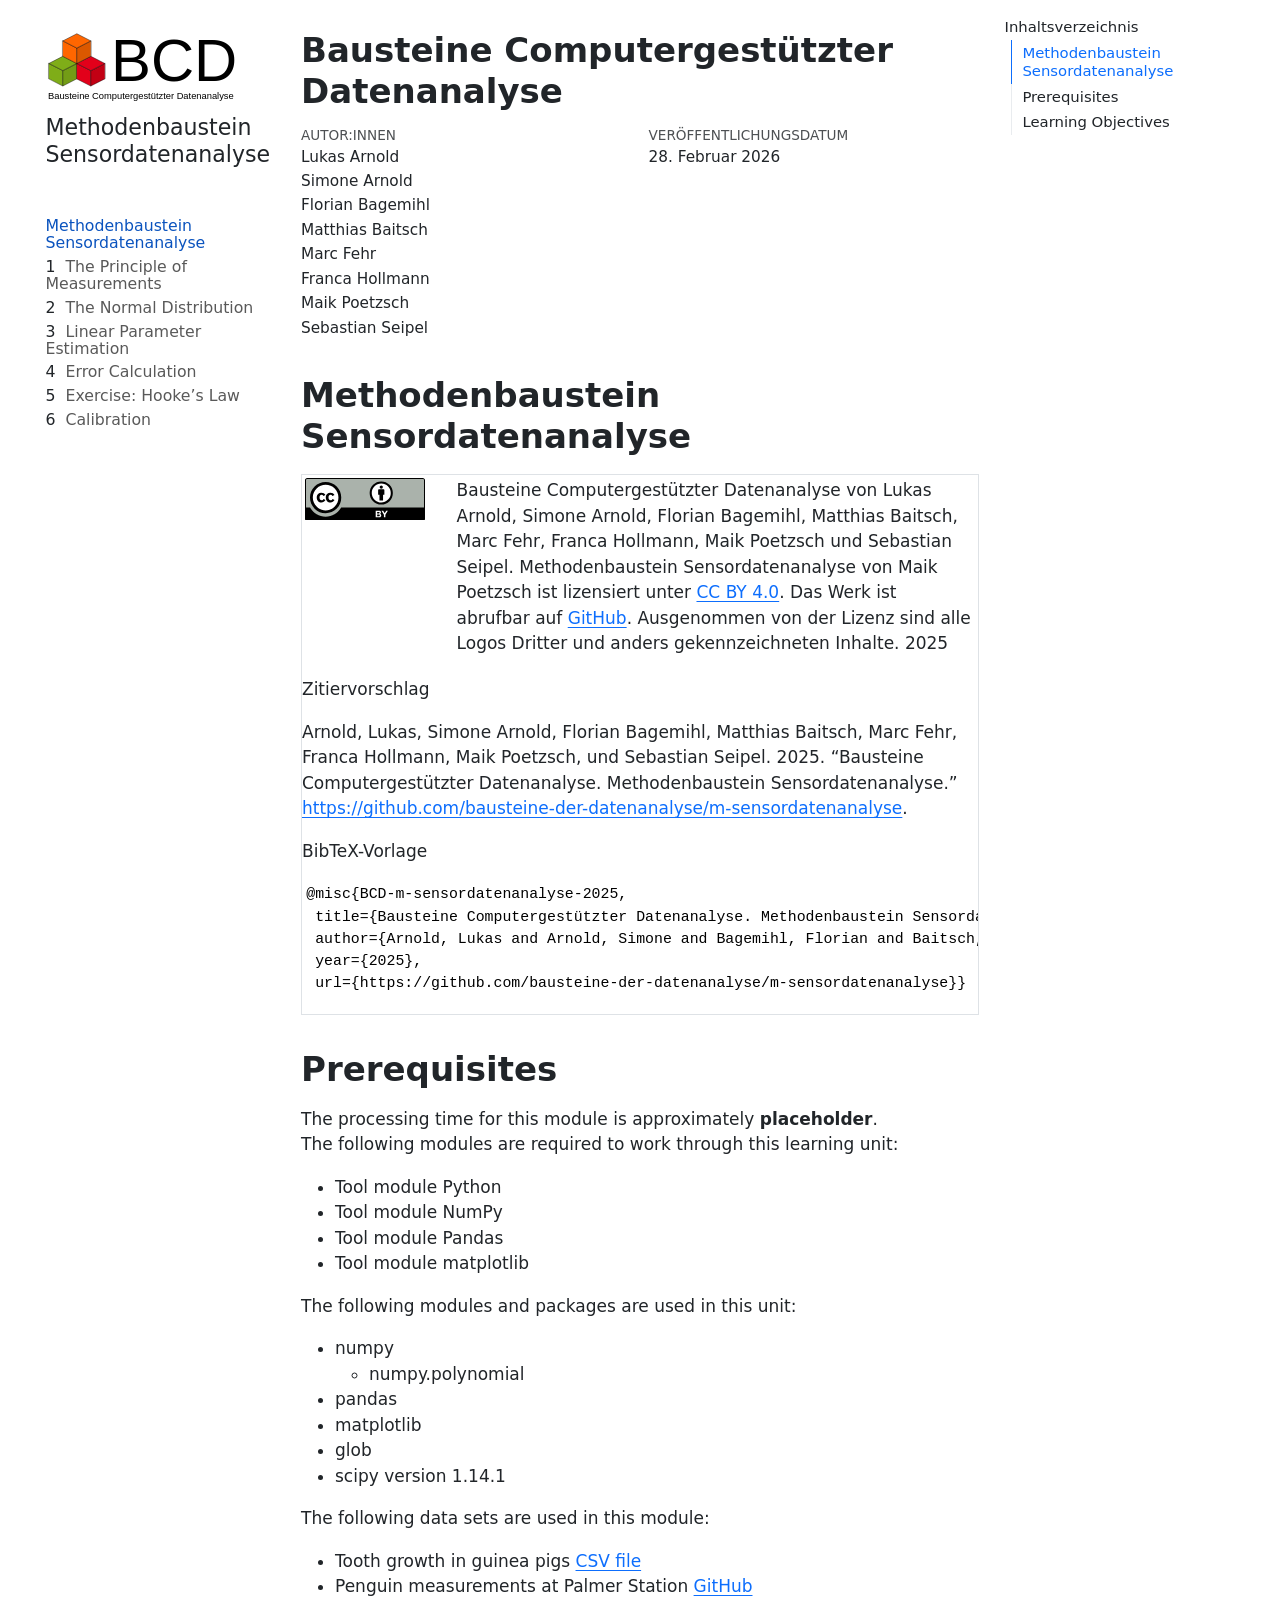
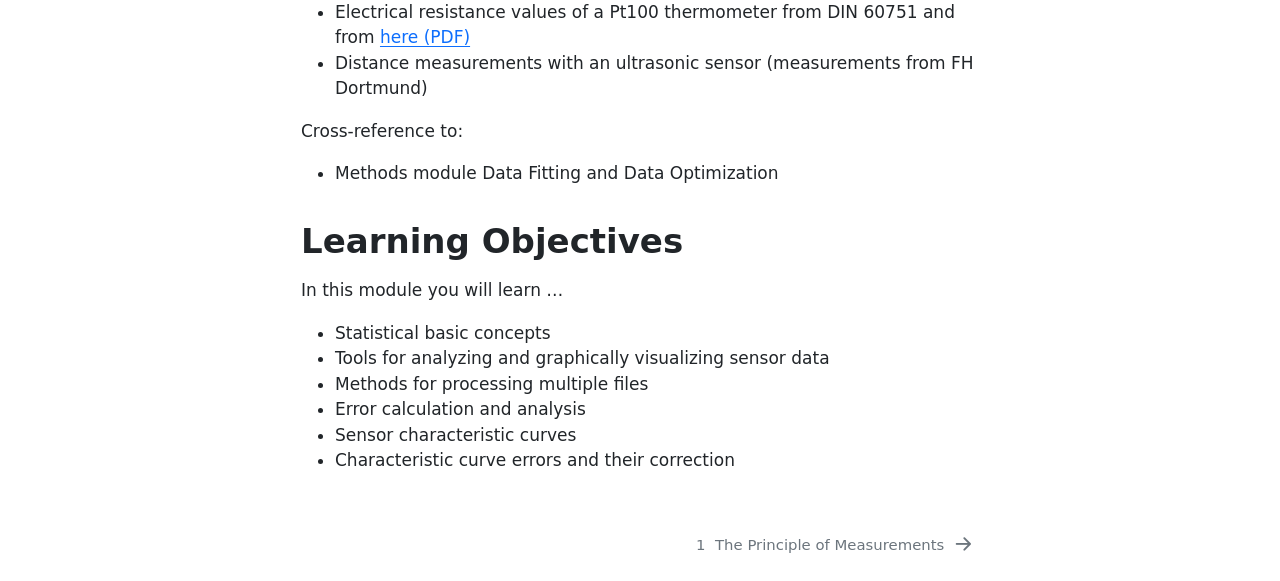
==== commit 5458b6bd: "CI added changes 2026-02-28 14:33:34" ====
--- a/output/book/index.html
+++ b/output/book/index.html
@@ -2,7 +2,7 @@
 <html xmlns="http://www.w3.org/1999/xhtml" lang="de" xml:lang="de"><head>
 
 <meta charset="utf-8">
-<meta name="generator" content="quarto-1.6.42">
+<meta name="generator" content="quarto-1.8.27">
 
 <meta name="viewport" content="width=device-width, initial-scale=1.0, user-scalable=yes">
 
@@ -39,15 +39,17 @@
 <script src="site_libs/quarto-search/quarto-search.js"></script>
 <meta name="quarto:offset" content="./">
 <link href="./skript/einleitung.html" rel="next">
-<script src="site_libs/quarto-html/quarto.js"></script>
+<script src="site_libs/quarto-html/quarto.js" type="module"></script>
+<script src="site_libs/quarto-html/tabsets/tabsets.js" type="module"></script>
+<script src="site_libs/quarto-html/axe/axe-check.js" type="module"></script>
 <script src="site_libs/quarto-html/popper.min.js"></script>
 <script src="site_libs/quarto-html/tippy.umd.min.js"></script>
 <script src="site_libs/quarto-html/anchor.min.js"></script>
 <link href="site_libs/quarto-html/tippy.css" rel="stylesheet">
-<link href="site_libs/quarto-html/quarto-syntax-highlighting-2f5df379a58b258e96c21c0638c20c03.css" rel="stylesheet" id="quarto-text-highlighting-styles">
+<link href="site_libs/quarto-html/quarto-syntax-highlighting-ed96de9b727972fe78a7b5d16c58bf87.css" rel="stylesheet" id="quarto-text-highlighting-styles">
 <script src="site_libs/bootstrap/bootstrap.min.js"></script>
 <link href="site_libs/bootstrap/bootstrap-icons.css" rel="stylesheet">
-<link href="site_libs/bootstrap/bootstrap-9045c895c01285b236c5d84ecfc503a7.min.css" rel="stylesheet" append-hash="true" id="quarto-bootstrap" data-mode="light">
+<link href="site_libs/bootstrap/bootstrap-c8cd78f0f7a4102d54b040ada74a3c93.min.css" rel="stylesheet" append-hash="true" id="quarto-bootstrap" data-mode="light">
 <script id="quarto-search-options" type="application/json">{
   "location": "sidebar",
   "copy-button": false,
@@ -81,7 +83,7 @@
 
 </head>
 
-<body class="nav-sidebar floating">
+<body class="nav-sidebar floating quarto-light">
 
 <div id="quarto-search-results"></div>
   <header id="quarto-header" class="headroom fixed-top">
@@ -105,7 +107,8 @@
   <nav id="quarto-sidebar" class="sidebar collapse collapse-horizontal quarto-sidebar-collapse-item sidebar-navigation floating overflow-auto">
     <div class="pt-lg-2 mt-2 text-left sidebar-header sidebar-header-stacked">
       <a href="./index.html" class="sidebar-logo-link">
-      <img src="./skript/00-bilder/logo_with_text_new.svg" alt="" class="sidebar-logo py-0 d-lg-inline d-none">
+      <img src="./skript/00-bilder/logo_with_text_new.svg" alt="" class="sidebar-logo light-content py-0 d-lg-inline d-none">
+      <img src="./skript/00-bilder/logo_with_text_new.svg" alt="" class="sidebar-logo dark-content py-0 d-lg-inline d-none">
       </a>
     <div class="sidebar-title mb-0 py-0">
       <a href="./">Methodenbaustein Sensordatenanalyse</a> 
@@ -127,37 +130,37 @@
         <li class="sidebar-item">
   <div class="sidebar-item-container"> 
   <a href="./skript/einleitung.html" class="sidebar-item-text sidebar-link">
- <span class="menu-text"><span class="chapter-number">1</span>&nbsp; <span class="chapter-title">Das Prinzip von Messungen</span></span></a>
+ <span class="menu-text"><span class="chapter-number">1</span>&nbsp; <span class="chapter-title">The Principle of Measurements</span></span></a>
   </div>
 </li>
         <li class="sidebar-item">
   <div class="sidebar-item-container"> 
   <a href="./skript/normalverteilung.html" class="sidebar-item-text sidebar-link">
- <span class="menu-text"><span class="chapter-number">2</span>&nbsp; <span class="chapter-title">Die Normalverteilung</span></span></a>
+ <span class="menu-text"><span class="chapter-number">2</span>&nbsp; <span class="chapter-title">The Normal Distribution</span></span></a>
   </div>
 </li>
         <li class="sidebar-item">
   <div class="sidebar-item-container"> 
   <a href="./skript/lineare-parameterschätzung.html" class="sidebar-item-text sidebar-link">
- <span class="menu-text"><span class="chapter-number">3</span>&nbsp; <span class="chapter-title">Lineare Parameterschätzung</span></span></a>
+ <span class="menu-text"><span class="chapter-number">3</span>&nbsp; <span class="chapter-title">Linear Parameter Estimation</span></span></a>
   </div>
 </li>
         <li class="sidebar-item">
   <div class="sidebar-item-container"> 
   <a href="./skript/fehlerrechnung.html" class="sidebar-item-text sidebar-link">
- <span class="menu-text"><span class="chapter-number">4</span>&nbsp; <span class="chapter-title">Fehlerrechnung</span></span></a>
+ <span class="menu-text"><span class="chapter-number">4</span>&nbsp; <span class="chapter-title">Error Calculation</span></span></a>
   </div>
 </li>
         <li class="sidebar-item">
   <div class="sidebar-item-container"> 
   <a href="./skript/übung-hooke.html" class="sidebar-item-text sidebar-link">
- <span class="menu-text"><span class="chapter-number">5</span>&nbsp; <span class="chapter-title">Übung Hooke’sches Gesetz</span></span></a>
+ <span class="menu-text"><span class="chapter-number">5</span>&nbsp; <span class="chapter-title">Exercise: Hooke’s Law</span></span></a>
   </div>
 </li>
         <li class="sidebar-item">
   <div class="sidebar-item-container"> 
   <a href="./skript/kalibrierung.html" class="sidebar-item-text sidebar-link">
- <span class="menu-text"><span class="chapter-number">6</span>&nbsp; <span class="chapter-title">Kalibrierung</span></span></a>
+ <span class="menu-text"><span class="chapter-number">6</span>&nbsp; <span class="chapter-title">Calibration</span></span></a>
   </div>
 </li>
     </ul>
@@ -171,8 +174,8 @@
    
   <ul>
   <li><a href="#methodenbaustein-sensordatenanalyse" id="toc-methodenbaustein-sensordatenanalyse" class="nav-link active" data-scroll-target="#methodenbaustein-sensordatenanalyse">Methodenbaustein Sensordatenanalyse</a></li>
-  <li><a href="#voraussetzungen" id="toc-voraussetzungen" class="nav-link" data-scroll-target="#voraussetzungen">Voraussetzungen</a></li>
-  <li><a href="#lernziele" id="toc-lernziele" class="nav-link" data-scroll-target="#lernziele">Lernziele</a></li>
+  <li><a href="#prerequisites" id="toc-prerequisites" class="nav-link" data-scroll-target="#prerequisites">Prerequisites</a></li>
+  <li><a href="#learning-objectives" id="toc-learning-objectives" class="nav-link" data-scroll-target="#learning-objectives">Learning Objectives</a></li>
   </ul>
 </nav>
     </div>
@@ -205,7 +208,7 @@
     <div>
     <div class="quarto-title-meta-heading">Veröffentlichungsdatum</div>
     <div class="quarto-title-meta-contents">
-      <p class="date">20. Oktober 2025</p>
+      <p class="date">28. Februar 2026</p>
     </div>
   </div>
   
@@ -220,9 +223,6 @@
 <section id="methodenbaustein-sensordatenanalyse" class="level1 unnumbered">
 <h1 class="unnumbered">Methodenbaustein Sensordatenanalyse</h1>
 <div id="Lizenz" class="border">
-<div>
-
-</div>
 <div class="quarto-layout-panel" data-layout="[20, 80]">
 <div class="quarto-layout-row">
 <div class="quarto-layout-cell" style="flex-basis: 20.0%;justify-content: center;">
@@ -243,16 +243,17 @@
  url={https://github.com/bausteine-der-datenanalyse/m-sensordatenanalyse}} </code></pre>
 </div>
 </section>
-<section id="voraussetzungen" class="level1">
-<h1>Voraussetzungen</h1>
-<p>Die Bearbeitungszeit dieses Bausteins beträgt circa <strong>Platzhalter</strong>. Für die Bearbeitung dieses Bausteins werden folgende Bausteine vorausgesetzt:</p>
+<section id="prerequisites" class="level1">
+<h1>Prerequisites</h1>
+<p>The processing time for this module is approximately <strong>placeholder</strong>.<br>
+The following modules are required to work through this learning unit:</p>
 <ul>
-<li>Werkzeugbaustein Python</li>
-<li>Werkzeugbaustein NumPy</li>
-<li>Werkzeugbaustein Pandas</li>
-<li>Werkzeugbaustein matplotlib</li>
+<li>Tool module Python</li>
+<li>Tool module NumPy</li>
+<li>Tool module Pandas</li>
+<li>Tool module matplotlib</li>
 </ul>
-<p>In diesem Baustein werden die folgenden Module und Pakete verwendet:</p>
+<p>The following modules and packages are used in this unit:</p>
 <ul>
 <li>numpy
 <ul>
@@ -261,30 +262,30 @@
 <li>pandas</li>
 <li>matplotlib</li>
 <li>glob</li>
-<li>scipy Version 1.14.1</li>
+<li>scipy version 1.14.1</li>
 </ul>
-<p>Im Baustein werden folgende Daten verwendet:</p>
+<p>The following data sets are used in this module:</p>
 <ul>
-<li>Zahnwachstum bei Meerschweinchen <a href="https://github.com/vincentarelbundock/Rdatasets/blob/master/csv/datasets/ToothGrowth.csv">CSV-Datei</a></li>
-<li>Vermessung von Pinguinen an der Palmer Station <a href="https://github.com/allisonhorst/palmerpenguins?tab=readme-ov-file#meet-the-palmer-penguins">GitHub</a></li>
-<li>Elektrische Widerstandswerte eines Pt100-Thermometers aus der DIN 60751 und von <a href="https://s8b8d6a7.delivery.rocketcdn.me/wp-content/uploads/2022/08/Pt100-Tabelle-Screen.pdf">hier (PDF)</a></li>
-<li>Abstandsmessungen mit einem Ultraschallsensor (Messungen an der FH Dortmund)</li>
+<li>Tooth growth in guinea pigs <a href="https://github.com/vincentarelbundock/Rdatasets/blob/master/csv/datasets/ToothGrowth.csv">CSV file</a></li>
+<li>Penguin measurements at Palmer Station <a href="https://github.com/allisonhorst/palmerpenguins?tab=readme-ov-file#meet-the-palmer-penguins">GitHub</a></li>
+<li>Electrical resistance values of a Pt100 thermometer from DIN 60751 and from <a href="https://s8b8d6a7.delivery.rocketcdn.me/wp-content/uploads/2022/08/Pt100-Tabelle-Screen.pdf">here (PDF)</a></li>
+<li>Distance measurements with an ultrasonic sensor (measurements from FH Dortmund)</li>
 </ul>
-<p>Querverweis auf:</p>
+<p>Cross-reference to:</p>
 <ul>
-<li>Methodenbaustein Datenfitting und Datenoptimierung</li>
+<li>Methods module Data Fitting and Data Optimization</li>
 </ul>
 </section>
-<section id="lernziele" class="level1">
-<h1>Lernziele</h1>
-<p>In diesen Baustein lernen Sie …</p>
+<section id="learning-objectives" class="level1">
+<h1>Learning Objectives</h1>
+<p>In this module you will learn …</p>
 <ul>
-<li>Statistische Grundbegriffe</li>
-<li>Werkzeuge zur Auswertung und grafischen Darstellung von Sensordaten kennen</li>
-<li>Methoden zur Verarbeitung von mehreren Dateien anzuwenden</li>
-<li>Fehlerrechnung und -analyse</li>
-<li>Sensorkennlinien</li>
-<li>Kennlinienfehler und deren Korrektur</li>
+<li>Statistical basic concepts</li>
+<li>Tools for analyzing and graphically visualizing sensor data</li>
+<li>Methods for processing multiple files</li>
+<li>Error calculation and analysis</li>
+<li>Sensor characteristic curves</li>
+<li>Characteristic curve errors and their correction</li>
 </ul>
 
 
@@ -292,236 +293,243 @@
 
 </main> <!-- /main -->
 <script id="quarto-html-after-body" type="application/javascript">
-window.document.addEventListener("DOMContentLoaded", function (event) {
-  const toggleBodyColorMode = (bsSheetEl) => {
-    const mode = bsSheetEl.getAttribute("data-mode");
-    const bodyEl = window.document.querySelector("body");
-    if (mode === "dark") {
-      bodyEl.classList.add("quarto-dark");
-      bodyEl.classList.remove("quarto-light");
-    } else {
-      bodyEl.classList.add("quarto-light");
-      bodyEl.classList.remove("quarto-dark");
-    }
-  }
-  const toggleBodyColorPrimary = () => {
-    const bsSheetEl = window.document.querySelector("link#quarto-bootstrap");
-    if (bsSheetEl) {
-      toggleBodyColorMode(bsSheetEl);
-    }
-  }
-  toggleBodyColorPrimary();  
-  const icon = "";
-  const anchorJS = new window.AnchorJS();
-  anchorJS.options = {
-    placement: 'right',
-    icon: icon
-  };
-  anchorJS.add('.anchored');
-  const isCodeAnnotation = (el) => {
-    for (const clz of el.classList) {
-      if (clz.startsWith('code-annotation-')) {                     
-        return true;
-      }
-    }
-    return false;
-  }
-  const onCopySuccess = function(e) {
-    // button target
-    const button = e.trigger;
-    // don't keep focus
-    button.blur();
-    // flash "checked"
-    button.classList.add('code-copy-button-checked');
-    var currentTitle = button.getAttribute("title");
-    button.setAttribute("title", "Kopiert");
-    let tooltip;
-    if (window.bootstrap) {
-      button.setAttribute("data-bs-toggle", "tooltip");
-      button.setAttribute("data-bs-placement", "left");
-      button.setAttribute("data-bs-title", "Kopiert");
-      tooltip = new bootstrap.Tooltip(button, 
-        { trigger: "manual", 
-          customClass: "code-copy-button-tooltip",
-          offset: [0, -8]});
-      tooltip.show();    
-    }
-    setTimeout(function() {
-      if (tooltip) {
-        tooltip.hide();
-        button.removeAttribute("data-bs-title");
-        button.removeAttribute("data-bs-toggle");
-        button.removeAttribute("data-bs-placement");
-      }
-      button.setAttribute("title", currentTitle);
-      button.classList.remove('code-copy-button-checked');
-    }, 1000);
-    // clear code selection
-    e.clearSelection();
-  }
-  const getTextToCopy = function(trigger) {
-      const codeEl = trigger.previousElementSibling.cloneNode(true);
+  window.document.addEventListener("DOMContentLoaded", function (event) {
+    const icon = "";
+    const anchorJS = new window.AnchorJS();
+    anchorJS.options = {
+      placement: 'right',
+      icon: icon
+    };
+    anchorJS.add('.anchored');
+    const isCodeAnnotation = (el) => {
+      for (const clz of el.classList) {
+        if (clz.startsWith('code-annotation-')) {                     
+          return true;
+        }
+      }
+      return false;
+    }
+    const onCopySuccess = function(e) {
+      // button target
+      const button = e.trigger;
+      // don't keep focus
+      button.blur();
+      // flash "checked"
+      button.classList.add('code-copy-button-checked');
+      var currentTitle = button.getAttribute("title");
+      button.setAttribute("title", "Kopiert");
+      let tooltip;
+      if (window.bootstrap) {
+        button.setAttribute("data-bs-toggle", "tooltip");
+        button.setAttribute("data-bs-placement", "left");
+        button.setAttribute("data-bs-title", "Kopiert");
+        tooltip = new bootstrap.Tooltip(button, 
+          { trigger: "manual", 
+            customClass: "code-copy-button-tooltip",
+            offset: [0, -8]});
+        tooltip.show();    
+      }
+      setTimeout(function() {
+        if (tooltip) {
+          tooltip.hide();
+          button.removeAttribute("data-bs-title");
+          button.removeAttribute("data-bs-toggle");
+          button.removeAttribute("data-bs-placement");
+        }
+        button.setAttribute("title", currentTitle);
+        button.classList.remove('code-copy-button-checked');
+      }, 1000);
+      // clear code selection
+      e.clearSelection();
+    }
+    const getTextToCopy = function(trigger) {
+      const outerScaffold = trigger.parentElement.cloneNode(true);
+      const codeEl = outerScaffold.querySelector('code');
       for (const childEl of codeEl.children) {
         if (isCodeAnnotation(childEl)) {
           childEl.remove();
         }
       }
       return codeEl.innerText;
-  }
-  const clipboard = new window.ClipboardJS('.code-copy-button:not([data-in-quarto-modal])', {
-    text: getTextToCopy
-  });
-  clipboard.on('success', onCopySuccess);
-  if (window.document.getElementById('quarto-embedded-source-code-modal')) {
-    const clipboardModal = new window.ClipboardJS('.code-copy-button[data-in-quarto-modal]', {
-      text: getTextToCopy,
-      container: window.document.getElementById('quarto-embedded-source-code-modal')
+    }
+    const clipboard = new window.ClipboardJS('.code-copy-button:not([data-in-quarto-modal])', {
+      text: getTextToCopy
     });
-    clipboardModal.on('success', onCopySuccess);
-  }
-    var localhostRegex = new RegExp(/^(?:http|https):\/\/localhost\:?[0-9]*\//);
-    var mailtoRegex = new RegExp(/^mailto:/);
-      var filterRegex = new RegExp('/' + window.location.host + '/');
-    var isInternal = (href) => {
-        return filterRegex.test(href) || localhostRegex.test(href) || mailtoRegex.test(href);
-    }
-    // Inspect non-navigation links and adorn them if external
- 	var links = window.document.querySelectorAll('a[href]:not(.nav-link):not(.navbar-brand):not(.toc-action):not(.sidebar-link):not(.sidebar-item-toggle):not(.pagination-link):not(.no-external):not([aria-hidden]):not(.dropdown-item):not(.quarto-navigation-tool):not(.about-link)');
-    for (var i=0; i<links.length; i++) {
-      const link = links[i];
-      if (!isInternal(link.href)) {
-        // undo the damage that might have been done by quarto-nav.js in the case of
-        // links that we want to consider external
-        if (link.dataset.originalHref !== undefined) {
-          link.href = link.dataset.originalHref;
-        }
-      }
-    }
-  function tippyHover(el, contentFn, onTriggerFn, onUntriggerFn) {
-    const config = {
-      allowHTML: true,
-      maxWidth: 500,
-      delay: 100,
-      arrow: false,
-      appendTo: function(el) {
-          return el.parentElement;
-      },
-      interactive: true,
-      interactiveBorder: 10,
-      theme: 'quarto',
-      placement: 'bottom-start',
-    };
-    if (contentFn) {
-      config.content = contentFn;
-    }
-    if (onTriggerFn) {
-      config.onTrigger = onTriggerFn;
-    }
-    if (onUntriggerFn) {
-      config.onUntrigger = onUntriggerFn;
-    }
-    window.tippy(el, config); 
-  }
-  const noterefs = window.document.querySelectorAll('a[role="doc-noteref"]');
-  for (var i=0; i<noterefs.length; i++) {
-    const ref = noterefs[i];
-    tippyHover(ref, function() {
-      // use id or data attribute instead here
-      let href = ref.getAttribute('data-footnote-href') || ref.getAttribute('href');
-      try { href = new URL(href).hash; } catch {}
-      const id = href.replace(/^#\/?/, "");
-      const note = window.document.getElementById(id);
-      if (note) {
-        return note.innerHTML;
+    clipboard.on('success', onCopySuccess);
+    if (window.document.getElementById('quarto-embedded-source-code-modal')) {
+      const clipboardModal = new window.ClipboardJS('.code-copy-button[data-in-quarto-modal]', {
+        text: getTextToCopy,
+        container: window.document.getElementById('quarto-embedded-source-code-modal')
+      });
+      clipboardModal.on('success', onCopySuccess);
+    }
+      var localhostRegex = new RegExp(/^(?:http|https):\/\/localhost\:?[0-9]*\//);
+      var mailtoRegex = new RegExp(/^mailto:/);
+        var filterRegex = new RegExp('/' + window.location.host + '/');
+      var isInternal = (href) => {
+          return filterRegex.test(href) || localhostRegex.test(href) || mailtoRegex.test(href);
+      }
+      // Inspect non-navigation links and adorn them if external
+     var links = window.document.querySelectorAll('a[href]:not(.nav-link):not(.navbar-brand):not(.toc-action):not(.sidebar-link):not(.sidebar-item-toggle):not(.pagination-link):not(.no-external):not([aria-hidden]):not(.dropdown-item):not(.quarto-navigation-tool):not(.about-link)');
+      for (var i=0; i<links.length; i++) {
+        const link = links[i];
+        if (!isInternal(link.href)) {
+          // undo the damage that might have been done by quarto-nav.js in the case of
+          // links that we want to consider external
+          if (link.dataset.originalHref !== undefined) {
+            link.href = link.dataset.originalHref;
+          }
+        }
+      }
+    function tippyHover(el, contentFn, onTriggerFn, onUntriggerFn) {
+      const config = {
+        allowHTML: true,
+        maxWidth: 500,
+        delay: 100,
+        arrow: false,
+        appendTo: function(el) {
+            return el.parentElement;
+        },
+        interactive: true,
+        interactiveBorder: 10,
+        theme: 'quarto',
+        placement: 'bottom-start',
+      };
+      if (contentFn) {
+        config.content = contentFn;
+      }
+      if (onTriggerFn) {
+        config.onTrigger = onTriggerFn;
+      }
+      if (onUntriggerFn) {
+        config.onUntrigger = onUntriggerFn;
+      }
+      window.tippy(el, config); 
+    }
+    const noterefs = window.document.querySelectorAll('a[role="doc-noteref"]');
+    for (var i=0; i<noterefs.length; i++) {
+      const ref = noterefs[i];
+      tippyHover(ref, function() {
+        // use id or data attribute instead here
+        let href = ref.getAttribute('data-footnote-href') || ref.getAttribute('href');
+        try { href = new URL(href).hash; } catch {}
+        const id = href.replace(/^#\/?/, "");
+        const note = window.document.getElementById(id);
+        if (note) {
+          return note.innerHTML;
+        } else {
+          return "";
+        }
+      });
+    }
+    const xrefs = window.document.querySelectorAll('a.quarto-xref');
+    const processXRef = (id, note) => {
+      // Strip column container classes
+      const stripColumnClz = (el) => {
+        el.classList.remove("page-full", "page-columns");
+        if (el.children) {
+          for (const child of el.children) {
+            stripColumnClz(child);
+          }
+        }
+      }
+      stripColumnClz(note)
+      if (id === null || id.startsWith('sec-')) {
+        // Special case sections, only their first couple elements
+        const container = document.createElement("div");
+        if (note.children && note.children.length > 2) {
+          container.appendChild(note.children[0].cloneNode(true));
+          for (let i = 1; i < note.children.length; i++) {
+            const child = note.children[i];
+            if (child.tagName === "P" && child.innerText === "") {
+              continue;
+            } else {
+              container.appendChild(child.cloneNode(true));
+              break;
+            }
+          }
+          if (window.Quarto?.typesetMath) {
+            window.Quarto.typesetMath(container);
+          }
+          return container.innerHTML
+        } else {
+          if (window.Quarto?.typesetMath) {
+            window.Quarto.typesetMath(note);
+          }
+          return note.innerHTML;
+        }
       } else {
-        return "";
-      }
-    });
-  }
-  const xrefs = window.document.querySelectorAll('a.quarto-xref');
-  const processXRef = (id, note) => {
-    // Strip column container classes
-    const stripColumnClz = (el) => {
-      el.classList.remove("page-full", "page-columns");
-      if (el.children) {
-        for (const child of el.children) {
-          stripColumnClz(child);
-        }
-      }
-    }
-    stripColumnClz(note)
-    if (id === null || id.startsWith('sec-')) {
-      // Special case sections, only their first couple elements
-      const container = document.createElement("div");
-      if (note.children && note.children.length > 2) {
-        container.appendChild(note.children[0].cloneNode(true));
-        for (let i = 1; i < note.children.length; i++) {
-          const child = note.children[i];
-          if (child.tagName === "P" && child.innerText === "") {
-            continue;
-          } else {
-            container.appendChild(child.cloneNode(true));
-            break;
-          }
-        }
-        if (window.Quarto?.typesetMath) {
-          window.Quarto.typesetMath(container);
-        }
-        return container.innerHTML
-      } else {
+        // Remove any anchor links if they are present
+        const anchorLink = note.querySelector('a.anchorjs-link');
+        if (anchorLink) {
+          anchorLink.remove();
+        }
         if (window.Quarto?.typesetMath) {
           window.Quarto.typesetMath(note);
         }
-        return note.innerHTML;
-      }
-    } else {
-      // Remove any anchor links if they are present
-      const anchorLink = note.querySelector('a.anchorjs-link');
-      if (anchorLink) {
-        anchorLink.remove();
-      }
-      if (window.Quarto?.typesetMath) {
-        window.Quarto.typesetMath(note);
-      }
-      if (note.classList.contains("callout")) {
-        return note.outerHTML;
-      } else {
-        return note.innerHTML;
-      }
-    }
-  }
-  for (var i=0; i<xrefs.length; i++) {
-    const xref = xrefs[i];
-    tippyHover(xref, undefined, function(instance) {
-      instance.disable();
-      let url = xref.getAttribute('href');
-      let hash = undefined; 
-      if (url.startsWith('#')) {
-        hash = url;
-      } else {
-        try { hash = new URL(url).hash; } catch {}
-      }
-      if (hash) {
-        const id = hash.replace(/^#\/?/, "");
-        const note = window.document.getElementById(id);
-        if (note !== null) {
-          try {
-            const html = processXRef(id, note.cloneNode(true));
-            instance.setContent(html);
-          } finally {
-            instance.enable();
-            instance.show();
-          }
+        if (note.classList.contains("callout")) {
+          return note.outerHTML;
         } else {
-          // See if we can fetch this
-          fetch(url.split('#')[0])
+          return note.innerHTML;
+        }
+      }
+    }
+    for (var i=0; i<xrefs.length; i++) {
+      const xref = xrefs[i];
+      tippyHover(xref, undefined, function(instance) {
+        instance.disable();
+        let url = xref.getAttribute('href');
+        let hash = undefined; 
+        if (url.startsWith('#')) {
+          hash = url;
+        } else {
+          try { hash = new URL(url).hash; } catch {}
+        }
+        if (hash) {
+          const id = hash.replace(/^#\/?/, "");
+          const note = window.document.getElementById(id);
+          if (note !== null) {
+            try {
+              const html = processXRef(id, note.cloneNode(true));
+              instance.setContent(html);
+            } finally {
+              instance.enable();
+              instance.show();
+            }
+          } else {
+            // See if we can fetch this
+            fetch(url.split('#')[0])
+            .then(res => res.text())
+            .then(html => {
+              const parser = new DOMParser();
+              const htmlDoc = parser.parseFromString(html, "text/html");
+              const note = htmlDoc.getElementById(id);
+              if (note !== null) {
+                const html = processXRef(id, note);
+                instance.setContent(html);
+              } 
+            }).finally(() => {
+              instance.enable();
+              instance.show();
+            });
+          }
+        } else {
+          // See if we can fetch a full url (with no hash to target)
+          // This is a special case and we should probably do some content thinning / targeting
+          fetch(url)
           .then(res => res.text())
           .then(html => {
             const parser = new DOMParser();
             const htmlDoc = parser.parseFromString(html, "text/html");
-            const note = htmlDoc.getElementById(id);
+            const note = htmlDoc.querySelector('main.content');
             if (note !== null) {
-              const html = processXRef(id, note);
+              // This should only happen for chapter cross references
+              // (since there is no id in the URL)
+              // remove the first header
+              if (note.children.length > 0 && note.children[0].tagName === "HEADER") {
+                note.children[0].remove();
+              }
+              const html = processXRef(null, note);
               instance.setContent(html);
             } 
           }).finally(() => {
@@ -529,191 +537,167 @@
             instance.show();
           });
         }
+      }, function(instance) {
+      });
+    }
+        let selectedAnnoteEl;
+        const selectorForAnnotation = ( cell, annotation) => {
+          let cellAttr = 'data-code-cell="' + cell + '"';
+          let lineAttr = 'data-code-annotation="' +  annotation + '"';
+          const selector = 'span[' + cellAttr + '][' + lineAttr + ']';
+          return selector;
+        }
+        const selectCodeLines = (annoteEl) => {
+          const doc = window.document;
+          const targetCell = annoteEl.getAttribute("data-target-cell");
+          const targetAnnotation = annoteEl.getAttribute("data-target-annotation");
+          const annoteSpan = window.document.querySelector(selectorForAnnotation(targetCell, targetAnnotation));
+          const lines = annoteSpan.getAttribute("data-code-lines").split(",");
+          const lineIds = lines.map((line) => {
+            return targetCell + "-" + line;
+          })
+          let top = null;
+          let height = null;
+          let parent = null;
+          if (lineIds.length > 0) {
+              //compute the position of the single el (top and bottom and make a div)
+              const el = window.document.getElementById(lineIds[0]);
+              top = el.offsetTop;
+              height = el.offsetHeight;
+              parent = el.parentElement.parentElement;
+            if (lineIds.length > 1) {
+              const lastEl = window.document.getElementById(lineIds[lineIds.length - 1]);
+              const bottom = lastEl.offsetTop + lastEl.offsetHeight;
+              height = bottom - top;
+            }
+            if (top !== null && height !== null && parent !== null) {
+              // cook up a div (if necessary) and position it 
+              let div = window.document.getElementById("code-annotation-line-highlight");
+              if (div === null) {
+                div = window.document.createElement("div");
+                div.setAttribute("id", "code-annotation-line-highlight");
+                div.style.position = 'absolute';
+                parent.appendChild(div);
+              }
+              div.style.top = top - 2 + "px";
+              div.style.height = height + 4 + "px";
+              div.style.left = 0;
+              let gutterDiv = window.document.getElementById("code-annotation-line-highlight-gutter");
+              if (gutterDiv === null) {
+                gutterDiv = window.document.createElement("div");
+                gutterDiv.setAttribute("id", "code-annotation-line-highlight-gutter");
+                gutterDiv.style.position = 'absolute';
+                const codeCell = window.document.getElementById(targetCell);
+                const gutter = codeCell.querySelector('.code-annotation-gutter');
+                gutter.appendChild(gutterDiv);
+              }
+              gutterDiv.style.top = top - 2 + "px";
+              gutterDiv.style.height = height + 4 + "px";
+            }
+            selectedAnnoteEl = annoteEl;
+          }
+        };
+        const unselectCodeLines = () => {
+          const elementsIds = ["code-annotation-line-highlight", "code-annotation-line-highlight-gutter"];
+          elementsIds.forEach((elId) => {
+            const div = window.document.getElementById(elId);
+            if (div) {
+              div.remove();
+            }
+          });
+          selectedAnnoteEl = undefined;
+        };
+          // Handle positioning of the toggle
+      window.addEventListener(
+        "resize",
+        throttle(() => {
+          elRect = undefined;
+          if (selectedAnnoteEl) {
+            selectCodeLines(selectedAnnoteEl);
+          }
+        }, 10)
+      );
+      function throttle(fn, ms) {
+      let throttle = false;
+      let timer;
+        return (...args) => {
+          if(!throttle) { // first call gets through
+              fn.apply(this, args);
+              throttle = true;
+          } else { // all the others get throttled
+              if(timer) clearTimeout(timer); // cancel #2
+              timer = setTimeout(() => {
+                fn.apply(this, args);
+                timer = throttle = false;
+              }, ms);
+          }
+        };
+      }
+        // Attach click handler to the DT
+        const annoteDls = window.document.querySelectorAll('dt[data-target-cell]');
+        for (const annoteDlNode of annoteDls) {
+          annoteDlNode.addEventListener('click', (event) => {
+            const clickedEl = event.target;
+            if (clickedEl !== selectedAnnoteEl) {
+              unselectCodeLines();
+              const activeEl = window.document.querySelector('dt[data-target-cell].code-annotation-active');
+              if (activeEl) {
+                activeEl.classList.remove('code-annotation-active');
+              }
+              selectCodeLines(clickedEl);
+              clickedEl.classList.add('code-annotation-active');
+            } else {
+              // Unselect the line
+              unselectCodeLines();
+              clickedEl.classList.remove('code-annotation-active');
+            }
+          });
+        }
+    const findCites = (el) => {
+      const parentEl = el.parentElement;
+      if (parentEl) {
+        const cites = parentEl.dataset.cites;
+        if (cites) {
+          return {
+            el,
+            cites: cites.split(' ')
+          };
+        } else {
+          return findCites(el.parentElement)
+        }
       } else {
-        // See if we can fetch a full url (with no hash to target)
-        // This is a special case and we should probably do some content thinning / targeting
-        fetch(url)
-        .then(res => res.text())
-        .then(html => {
-          const parser = new DOMParser();
-          const htmlDoc = parser.parseFromString(html, "text/html");
-          const note = htmlDoc.querySelector('main.content');
-          if (note !== null) {
-            // This should only happen for chapter cross references
-            // (since there is no id in the URL)
-            // remove the first header
-            if (note.children.length > 0 && note.children[0].tagName === "HEADER") {
-              note.children[0].remove();
+        return undefined;
+      }
+    };
+    var bibliorefs = window.document.querySelectorAll('a[role="doc-biblioref"]');
+    for (var i=0; i<bibliorefs.length; i++) {
+      const ref = bibliorefs[i];
+      const citeInfo = findCites(ref);
+      if (citeInfo) {
+        tippyHover(citeInfo.el, function() {
+          var popup = window.document.createElement('div');
+          citeInfo.cites.forEach(function(cite) {
+            var citeDiv = window.document.createElement('div');
+            citeDiv.classList.add('hanging-indent');
+            citeDiv.classList.add('csl-entry');
+            var biblioDiv = window.document.getElementById('ref-' + cite);
+            if (biblioDiv) {
+              citeDiv.innerHTML = biblioDiv.innerHTML;
             }
-            const html = processXRef(null, note);
-            instance.setContent(html);
-          } 
-        }).finally(() => {
-          instance.enable();
-          instance.show();
+            popup.appendChild(citeDiv);
+          });
+          return popup.innerHTML;
         });
       }
-    }, function(instance) {
-    });
-  }
-      let selectedAnnoteEl;
-      const selectorForAnnotation = ( cell, annotation) => {
-        let cellAttr = 'data-code-cell="' + cell + '"';
-        let lineAttr = 'data-code-annotation="' +  annotation + '"';
-        const selector = 'span[' + cellAttr + '][' + lineAttr + ']';
-        return selector;
-      }
-      const selectCodeLines = (annoteEl) => {
-        const doc = window.document;
-        const targetCell = annoteEl.getAttribute("data-target-cell");
-        const targetAnnotation = annoteEl.getAttribute("data-target-annotation");
-        const annoteSpan = window.document.querySelector(selectorForAnnotation(targetCell, targetAnnotation));
-        const lines = annoteSpan.getAttribute("data-code-lines").split(",");
-        const lineIds = lines.map((line) => {
-          return targetCell + "-" + line;
-        })
-        let top = null;
-        let height = null;
-        let parent = null;
-        if (lineIds.length > 0) {
-            //compute the position of the single el (top and bottom and make a div)
-            const el = window.document.getElementById(lineIds[0]);
-            top = el.offsetTop;
-            height = el.offsetHeight;
-            parent = el.parentElement.parentElement;
-          if (lineIds.length > 1) {
-            const lastEl = window.document.getElementById(lineIds[lineIds.length - 1]);
-            const bottom = lastEl.offsetTop + lastEl.offsetHeight;
-            height = bottom - top;
-          }
-          if (top !== null && height !== null && parent !== null) {
-            // cook up a div (if necessary) and position it 
-            let div = window.document.getElementById("code-annotation-line-highlight");
-            if (div === null) {
-              div = window.document.createElement("div");
-              div.setAttribute("id", "code-annotation-line-highlight");
-              div.style.position = 'absolute';
-              parent.appendChild(div);
-            }
-            div.style.top = top - 2 + "px";
-            div.style.height = height + 4 + "px";
-            div.style.left = 0;
-            let gutterDiv = window.document.getElementById("code-annotation-line-highlight-gutter");
-            if (gutterDiv === null) {
-              gutterDiv = window.document.createElement("div");
-              gutterDiv.setAttribute("id", "code-annotation-line-highlight-gutter");
-              gutterDiv.style.position = 'absolute';
-              const codeCell = window.document.getElementById(targetCell);
-              const gutter = codeCell.querySelector('.code-annotation-gutter');
-              gutter.appendChild(gutterDiv);
-            }
-            gutterDiv.style.top = top - 2 + "px";
-            gutterDiv.style.height = height + 4 + "px";
-          }
-          selectedAnnoteEl = annoteEl;
-        }
-      };
-      const unselectCodeLines = () => {
-        const elementsIds = ["code-annotation-line-highlight", "code-annotation-line-highlight-gutter"];
-        elementsIds.forEach((elId) => {
-          const div = window.document.getElementById(elId);
-          if (div) {
-            div.remove();
-          }
-        });
-        selectedAnnoteEl = undefined;
-      };
-        // Handle positioning of the toggle
-    window.addEventListener(
-      "resize",
-      throttle(() => {
-        elRect = undefined;
-        if (selectedAnnoteEl) {
-          selectCodeLines(selectedAnnoteEl);
-        }
-      }, 10)
-    );
-    function throttle(fn, ms) {
-    let throttle = false;
-    let timer;
-      return (...args) => {
-        if(!throttle) { // first call gets through
-            fn.apply(this, args);
-            throttle = true;
-        } else { // all the others get throttled
-            if(timer) clearTimeout(timer); // cancel #2
-            timer = setTimeout(() => {
-              fn.apply(this, args);
-              timer = throttle = false;
-            }, ms);
-        }
-      };
-    }
-      // Attach click handler to the DT
-      const annoteDls = window.document.querySelectorAll('dt[data-target-cell]');
-      for (const annoteDlNode of annoteDls) {
-        annoteDlNode.addEventListener('click', (event) => {
-          const clickedEl = event.target;
-          if (clickedEl !== selectedAnnoteEl) {
-            unselectCodeLines();
-            const activeEl = window.document.querySelector('dt[data-target-cell].code-annotation-active');
-            if (activeEl) {
-              activeEl.classList.remove('code-annotation-active');
-            }
-            selectCodeLines(clickedEl);
-            clickedEl.classList.add('code-annotation-active');
-          } else {
-            // Unselect the line
-            unselectCodeLines();
-            clickedEl.classList.remove('code-annotation-active');
-          }
-        });
-      }
-  const findCites = (el) => {
-    const parentEl = el.parentElement;
-    if (parentEl) {
-      const cites = parentEl.dataset.cites;
-      if (cites) {
-        return {
-          el,
-          cites: cites.split(' ')
-        };
-      } else {
-        return findCites(el.parentElement)
-      }
-    } else {
-      return undefined;
-    }
-  };
-  var bibliorefs = window.document.querySelectorAll('a[role="doc-biblioref"]');
-  for (var i=0; i<bibliorefs.length; i++) {
-    const ref = bibliorefs[i];
-    const citeInfo = findCites(ref);
-    if (citeInfo) {
-      tippyHover(citeInfo.el, function() {
-        var popup = window.document.createElement('div');
-        citeInfo.cites.forEach(function(cite) {
-          var citeDiv = window.document.createElement('div');
-          citeDiv.classList.add('hanging-indent');
-          citeDiv.classList.add('csl-entry');
-          var biblioDiv = window.document.getElementById('ref-' + cite);
-          if (biblioDiv) {
-            citeDiv.innerHTML = biblioDiv.innerHTML;
-          }
-          popup.appendChild(citeDiv);
-        });
-        return popup.innerHTML;
-      });
-    }
-  }
-});
-</script>
+    }
+  });
+  </script>
 <nav class="page-navigation">
   <div class="nav-page nav-page-previous">
   </div>
   <div class="nav-page nav-page-next">
-      <a href="./skript/einleitung.html" class="pagination-link" aria-label="Das Prinzip von Messungen">
-        <span class="nav-page-text"><span class="chapter-number">1</span>&nbsp; <span class="chapter-title">Das Prinzip von Messungen</span></span> <i class="bi bi-arrow-right-short"></i>
+      <a href="./skript/einleitung.html" class="pagination-link" aria-label="The Principle of Measurements">
+        <span class="nav-page-text"><span class="chapter-number">1</span>&nbsp; <span class="chapter-title">The Principle of Measurements</span></span> <i class="bi bi-arrow-right-short"></i>
       </a>
   </div>
 </nav>
--- a/output/book/site_libs/quarto-html/quarto-syntax-highlighting-ed96de9b727972fe78a7b5d16c58bf87.css
+++ b/output/book/site_libs/quarto-html/quarto-syntax-highlighting-ed96de9b727972fe78a7b5d16c58bf87.css
@@ -0,0 +1,236 @@
+/* quarto syntax highlight colors */
+:root {
+  --quarto-hl-ot-color: #003B4F;
+  --quarto-hl-at-color: #657422;
+  --quarto-hl-ss-color: #20794D;
+  --quarto-hl-an-color: #5E5E5E;
+  --quarto-hl-fu-color: #4758AB;
+  --quarto-hl-st-color: #20794D;
+  --quarto-hl-cf-color: #003B4F;
+  --quarto-hl-op-color: #5E5E5E;
+  --quarto-hl-er-color: #AD0000;
+  --quarto-hl-bn-color: #AD0000;
+  --quarto-hl-al-color: #AD0000;
+  --quarto-hl-va-color: #111111;
+  --quarto-hl-bu-color: inherit;
+  --quarto-hl-ex-color: inherit;
+  --quarto-hl-pp-color: #AD0000;
+  --quarto-hl-in-color: #5E5E5E;
+  --quarto-hl-vs-color: #20794D;
+  --quarto-hl-wa-color: #5E5E5E;
+  --quarto-hl-do-color: #5E5E5E;
+  --quarto-hl-im-color: #00769E;
+  --quarto-hl-ch-color: #20794D;
+  --quarto-hl-dt-color: #AD0000;
+  --quarto-hl-fl-color: #AD0000;
+  --quarto-hl-co-color: #5E5E5E;
+  --quarto-hl-cv-color: #5E5E5E;
+  --quarto-hl-cn-color: #8f5902;
+  --quarto-hl-sc-color: #5E5E5E;
+  --quarto-hl-dv-color: #AD0000;
+  --quarto-hl-kw-color: #003B4F;
+}
+
+/* other quarto variables */
+:root {
+  --quarto-font-monospace: SFMono-Regular, Menlo, Monaco, Consolas, "Liberation Mono", "Courier New", monospace;
+}
+
+/* syntax highlight based on Pandoc's rules */
+pre > code.sourceCode > span {
+  color: #003B4F;
+}
+
+code.sourceCode > span {
+  color: #003B4F;
+}
+
+div.sourceCode,
+div.sourceCode pre.sourceCode {
+  color: #003B4F;
+}
+
+/* Normal */
+code span {
+  color: #003B4F;
+}
+
+/* Alert */
+code span.al {
+  color: #AD0000;
+  font-style: inherit;
+}
+
+/* Annotation */
+code span.an {
+  color: #5E5E5E;
+  font-style: inherit;
+}
+
+/* Attribute */
+code span.at {
+  color: #657422;
+  font-style: inherit;
+}
+
+/* BaseN */
+code span.bn {
+  color: #AD0000;
+  font-style: inherit;
+}
+
+/* BuiltIn */
+code span.bu {
+  font-style: inherit;
+}
+
+/* ControlFlow */
+code span.cf {
+  color: #003B4F;
+  font-weight: bold;
+  font-style: inherit;
+}
+
+/* Char */
+code span.ch {
+  color: #20794D;
+  font-style: inherit;
+}
+
+/* Constant */
+code span.cn {
+  color: #8f5902;
+  font-style: inherit;
+}
+
+/* Comment */
+code span.co {
+  color: #5E5E5E;
+  font-style: inherit;
+}
+
+/* CommentVar */
+code span.cv {
+  color: #5E5E5E;
+  font-style: italic;
+}
+
+/* Documentation */
+code span.do {
+  color: #5E5E5E;
+  font-style: italic;
+}
+
+/* DataType */
+code span.dt {
+  color: #AD0000;
+  font-style: inherit;
+}
+
+/* DecVal */
+code span.dv {
+  color: #AD0000;
+  font-style: inherit;
+}
+
+/* Error */
+code span.er {
+  color: #AD0000;
+  font-style: inherit;
+}
+
+/* Extension */
+code span.ex {
+  font-style: inherit;
+}
+
+/* Float */
+code span.fl {
+  color: #AD0000;
+  font-style: inherit;
+}
+
+/* Function */
+code span.fu {
+  color: #4758AB;
+  font-style: inherit;
+}
+
+/* Import */
+code span.im {
+  color: #00769E;
+  font-style: inherit;
+}
+
+/* Information */
+code span.in {
+  color: #5E5E5E;
+  font-style: inherit;
+}
+
+/* Keyword */
+code span.kw {
+  color: #003B4F;
+  font-weight: bold;
+  font-style: inherit;
+}
+
+/* Operator */
+code span.op {
+  color: #5E5E5E;
+  font-style: inherit;
+}
+
+/* Other */
+code span.ot {
+  color: #003B4F;
+  font-style: inherit;
+}
+
+/* Preprocessor */
+code span.pp {
+  color: #AD0000;
+  font-style: inherit;
+}
+
+/* SpecialChar */
+code span.sc {
+  color: #5E5E5E;
+  font-style: inherit;
+}
+
+/* SpecialString */
+code span.ss {
+  color: #20794D;
+  font-style: inherit;
+}
+
+/* String */
+code span.st {
+  color: #20794D;
+  font-style: inherit;
+}
+
+/* Variable */
+code span.va {
+  color: #111111;
+  font-style: inherit;
+}
+
+/* VerbatimString */
+code span.vs {
+  color: #20794D;
+  font-style: inherit;
+}
+
+/* Warning */
+code span.wa {
+  color: #5E5E5E;
+  font-style: italic;
+}
+
+.prevent-inlining {
+  content: "</";
+}
+
+/*# sourceMappingURL=0920dd6d7437995b8cdf7429764427b1.css.map */
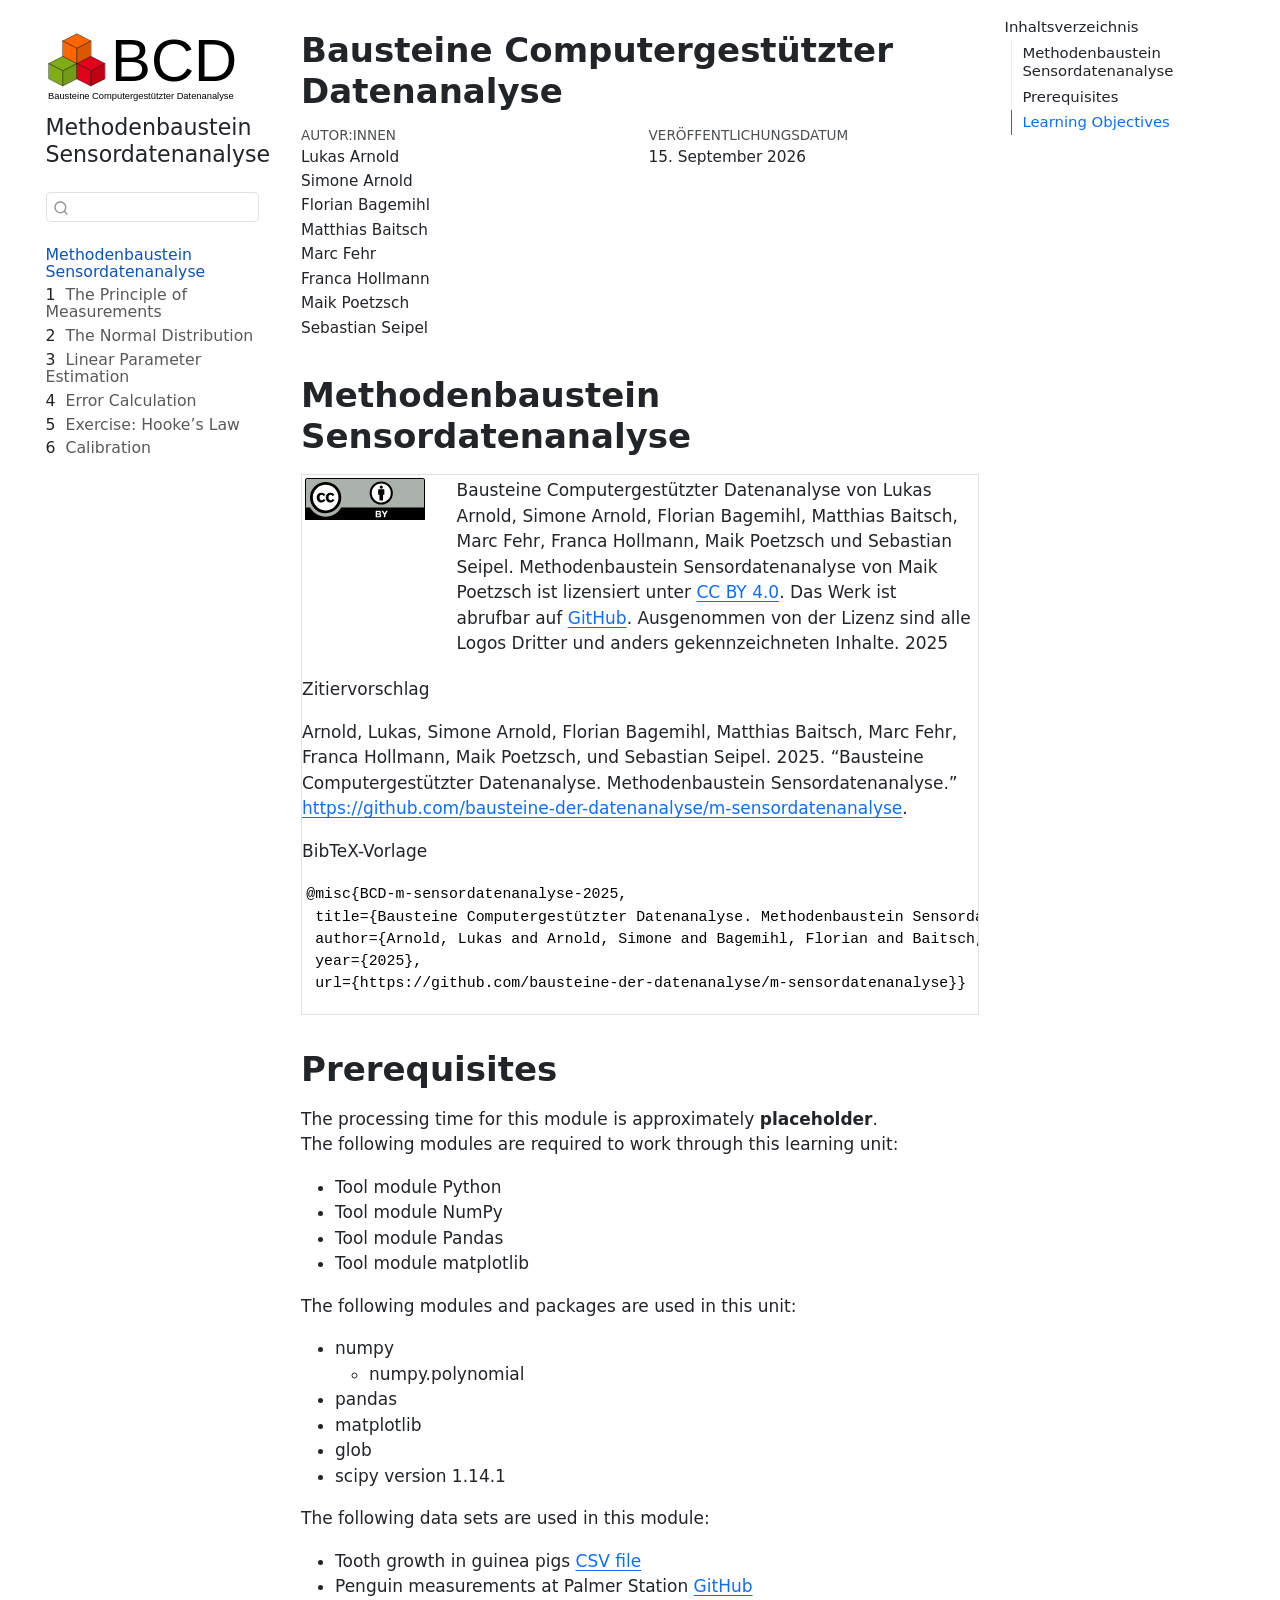
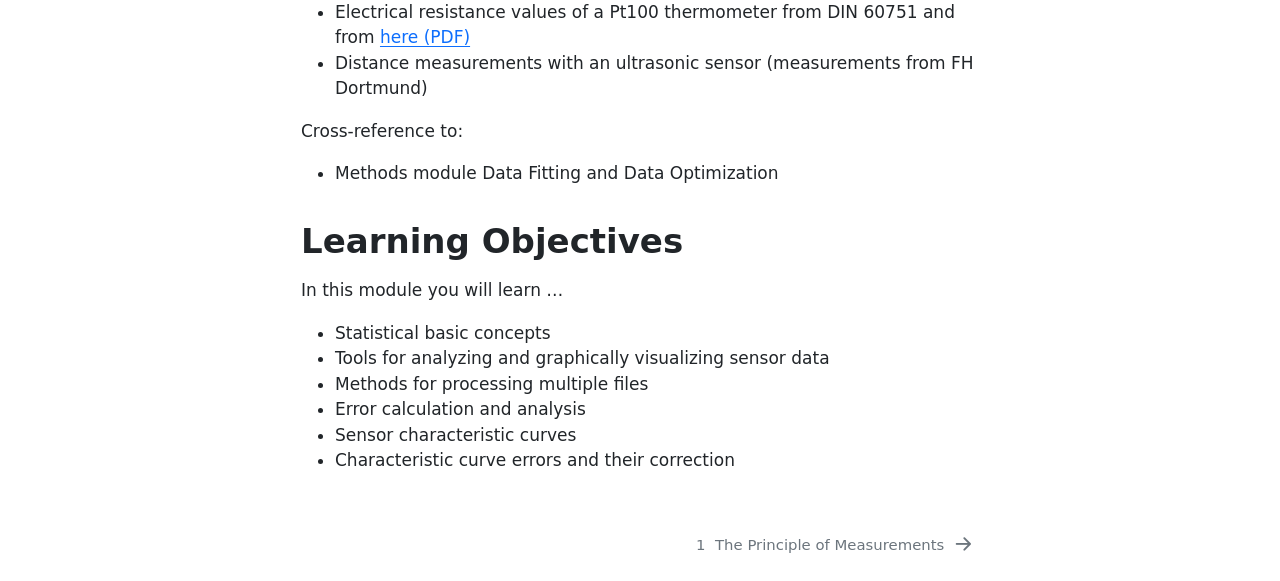
==== commit b8337598: "CI added changes 2026-09-15 14:53:21" ====
--- a/output/book/index.html
+++ b/output/book/index.html
@@ -2,7 +2,7 @@
 <html xmlns="http://www.w3.org/1999/xhtml" lang="de" xml:lang="de"><head>
 
 <meta charset="utf-8">
-<meta name="generator" content="quarto-1.8.27">
+<meta name="generator" content="quarto-1.10.18">
 
 <meta name="viewport" content="width=device-width, initial-scale=1.0, user-scalable=yes">
 
@@ -17,10 +17,16 @@
 
 <title>Bausteine Computergestützter Datenanalyse</title>
 <style>
-code{white-space: pre-wrap;}
+/* Default styles provided by pandoc.
+** See https://pandoc.org/MANUAL.html#variables-for-html for config info.
+*/
 span.smallcaps{font-variant: small-caps;}
-div.columns{display: flex; gap: min(4vw, 1.5em);}
-div.column{flex: auto; overflow-x: auto;}
+div.columns{display: flex; gap: 1.5em;}
+div.column{flex: auto;}
+@media screen {
+div.columns{gap: min(4vw, 1.5em);}
+div.column{overflow-x: auto;}
+}
 div.hanging-indent{margin-left: 1.5em; text-indent: -1.5em;}
 ul.task-list{list-style: none;}
 ul.task-list li input[type="checkbox"] {
@@ -41,15 +47,14 @@
 <link href="./skript/einleitung.html" rel="next">
 <script src="site_libs/quarto-html/quarto.js" type="module"></script>
 <script src="site_libs/quarto-html/tabsets/tabsets.js" type="module"></script>
-<script src="site_libs/quarto-html/axe/axe-check.js" type="module"></script>
 <script src="site_libs/quarto-html/popper.min.js"></script>
 <script src="site_libs/quarto-html/tippy.umd.min.js"></script>
 <script src="site_libs/quarto-html/anchor.min.js"></script>
 <link href="site_libs/quarto-html/tippy.css" rel="stylesheet">
-<link href="site_libs/quarto-html/quarto-syntax-highlighting-ed96de9b727972fe78a7b5d16c58bf87.css" rel="stylesheet" id="quarto-text-highlighting-styles">
+<link href="site_libs/quarto-html/quarto-syntax-highlighting-64a204ab8560d761af7679ceaba22944.css" rel="stylesheet" id="quarto-text-highlighting-styles">
 <script src="site_libs/bootstrap/bootstrap.min.js"></script>
 <link href="site_libs/bootstrap/bootstrap-icons.css" rel="stylesheet">
-<link href="site_libs/bootstrap/bootstrap-c8cd78f0f7a4102d54b040ada74a3c93.min.css" rel="stylesheet" append-hash="true" id="quarto-bootstrap" data-mode="light">
+<link href="site_libs/bootstrap/bootstrap-41d1ed59529443dc312b46011c211845.min.css" rel="stylesheet" append-hash="true" id="quarto-bootstrap" data-mode="light">
 <script id="quarto-search-options" type="application/json">{
   "location": "sidebar",
   "copy-button": false,
@@ -208,7 +213,7 @@
     <div>
     <div class="quarto-title-meta-heading">Veröffentlichungsdatum</div>
     <div class="quarto-title-meta-contents">
-      <p class="date">28. Februar 2026</p>
+      <p class="date">15. September 2026</p>
     </div>
   </div>
   
--- a/output/book/site_libs/quarto-html/quarto-syntax-highlighting-64a204ab8560d761af7679ceaba22944.css
+++ b/output/book/site_libs/quarto-html/quarto-syntax-highlighting-64a204ab8560d761af7679ceaba22944.css
@@ -0,0 +1,236 @@
+/* quarto syntax highlight colors */
+:root {
+  --quarto-hl-ot-color: #003B4F;
+  --quarto-hl-at-color: #657422;
+  --quarto-hl-ss-color: #20794D;
+  --quarto-hl-an-color: #5E5E5E;
+  --quarto-hl-fu-color: #4758AB;
+  --quarto-hl-st-color: #20794D;
+  --quarto-hl-cf-color: #003B4F;
+  --quarto-hl-op-color: #5E5E5E;
+  --quarto-hl-er-color: #AD0000;
+  --quarto-hl-bn-color: #AD0000;
+  --quarto-hl-al-color: #AD0000;
+  --quarto-hl-va-color: #111111;
+  --quarto-hl-bu-color: inherit;
+  --quarto-hl-ex-color: inherit;
+  --quarto-hl-pp-color: #AD0000;
+  --quarto-hl-in-color: #5E5E5E;
+  --quarto-hl-vs-color: #20794D;
+  --quarto-hl-wa-color: #5E5E5E;
+  --quarto-hl-do-color: #5E5E5E;
+  --quarto-hl-im-color: #00769E;
+  --quarto-hl-ch-color: #20794D;
+  --quarto-hl-dt-color: #AD0000;
+  --quarto-hl-fl-color: #AD0000;
+  --quarto-hl-co-color: #5E5E5E;
+  --quarto-hl-cv-color: #5E5E5E;
+  --quarto-hl-cn-color: #8f5902;
+  --quarto-hl-sc-color: #5E5E5E;
+  --quarto-hl-dv-color: #AD0000;
+  --quarto-hl-kw-color: #003B4F;
+}
+
+/* other quarto variables */
+:root {
+  --quarto-font-monospace: SFMono-Regular, Menlo, Monaco, Consolas, "Liberation Mono", "Courier New", monospace;
+}
+
+/* syntax highlight based on Pandoc's rules */
+pre > code.sourceCode > span {
+  color: #003B4F;
+}
+
+code.sourceCode > span {
+  color: #003B4F;
+}
+
+div.sourceCode,
+div.sourceCode pre.sourceCode {
+  color: #003B4F;
+}
+
+/* Normal */
+code span {
+  color: #003B4F;
+}
+
+/* Alert */
+code span.al {
+  color: #AD0000;
+  font-style: inherit;
+}
+
+/* Annotation */
+code span.an {
+  color: #5E5E5E;
+  font-style: inherit;
+}
+
+/* Attribute */
+code span.at {
+  color: #657422;
+  font-style: inherit;
+}
+
+/* BaseN */
+code span.bn {
+  color: #AD0000;
+  font-style: inherit;
+}
+
+/* BuiltIn */
+code span.bu {
+  font-style: inherit;
+}
+
+/* ControlFlow */
+code span.cf {
+  color: #003B4F;
+  font-weight: bold;
+  font-style: inherit;
+}
+
+/* Char */
+code span.ch {
+  color: #20794D;
+  font-style: inherit;
+}
+
+/* Constant */
+code span.cn {
+  color: #8f5902;
+  font-style: inherit;
+}
+
+/* Comment */
+code span.co {
+  color: #5E5E5E;
+  font-style: inherit;
+}
+
+/* CommentVar */
+code span.cv {
+  color: #5E5E5E;
+  font-style: italic;
+}
+
+/* Documentation */
+code span.do {
+  color: #5E5E5E;
+  font-style: italic;
+}
+
+/* DataType */
+code span.dt {
+  color: #AD0000;
+  font-style: inherit;
+}
+
+/* DecVal */
+code span.dv {
+  color: #AD0000;
+  font-style: inherit;
+}
+
+/* Error */
+code span.er {
+  color: #AD0000;
+  font-style: inherit;
+}
+
+/* Extension */
+code span.ex {
+  font-style: inherit;
+}
+
+/* Float */
+code span.fl {
+  color: #AD0000;
+  font-style: inherit;
+}
+
+/* Function */
+code span.fu {
+  color: #4758AB;
+  font-style: inherit;
+}
+
+/* Import */
+code span.im {
+  color: #00769E;
+  font-style: inherit;
+}
+
+/* Information */
+code span.in {
+  color: #5E5E5E;
+  font-style: inherit;
+}
+
+/* Keyword */
+code span.kw {
+  color: #003B4F;
+  font-weight: bold;
+  font-style: inherit;
+}
+
+/* Operator */
+code span.op {
+  color: #5E5E5E;
+  font-style: inherit;
+}
+
+/* Other */
+code span.ot {
+  color: #003B4F;
+  font-style: inherit;
+}
+
+/* Preprocessor */
+code span.pp {
+  color: #AD0000;
+  font-style: inherit;
+}
+
+/* SpecialChar */
+code span.sc {
+  color: #5E5E5E;
+  font-style: inherit;
+}
+
+/* SpecialString */
+code span.ss {
+  color: #20794D;
+  font-style: inherit;
+}
+
+/* String */
+code span.st {
+  color: #20794D;
+  font-style: inherit;
+}
+
+/* Variable */
+code span.va {
+  color: #111111;
+  font-style: inherit;
+}
+
+/* VerbatimString */
+code span.vs {
+  color: #20794D;
+  font-style: inherit;
+}
+
+/* Warning */
+code span.wa {
+  color: #5E5E5E;
+  font-style: italic;
+}
+
+.prevent-inlining {
+  content: "</";
+}
+
+/*# sourceMappingURL=9d8d5bb603a83b8298b89080a598c93b.css.map */
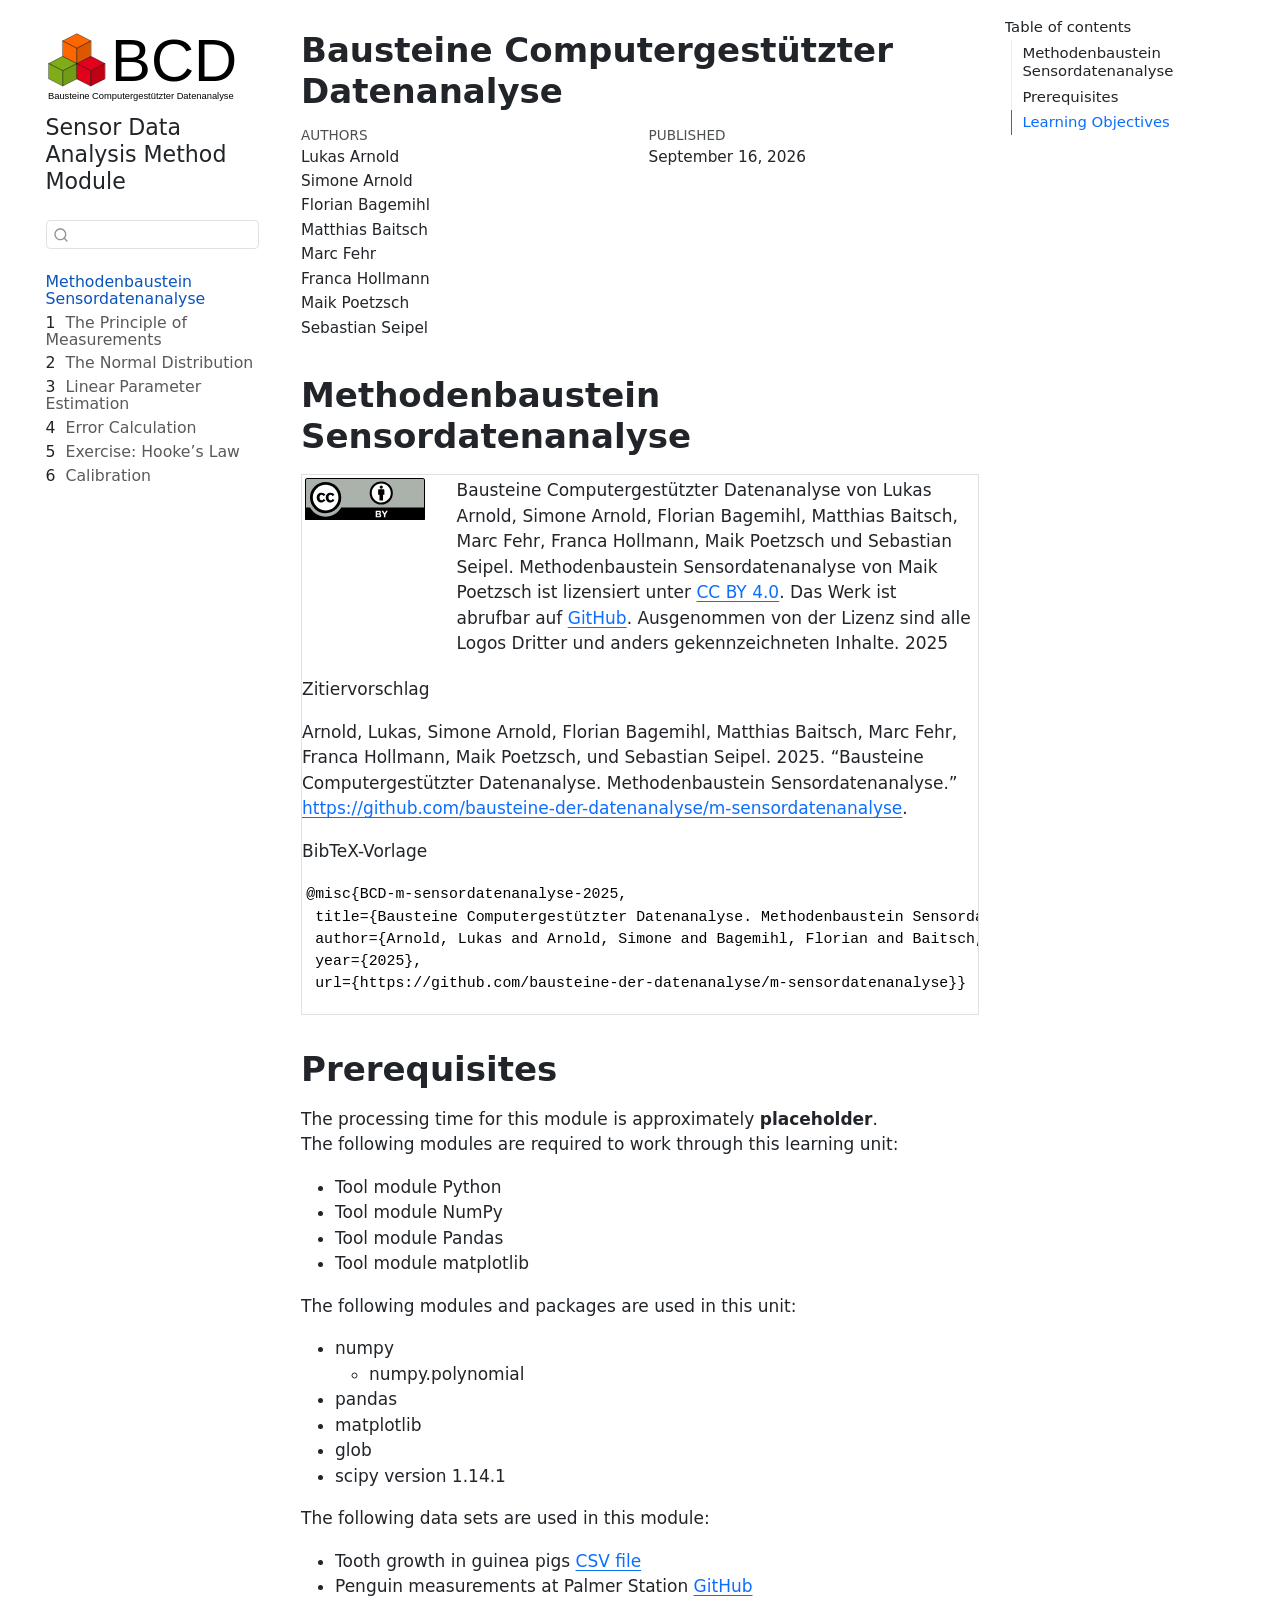
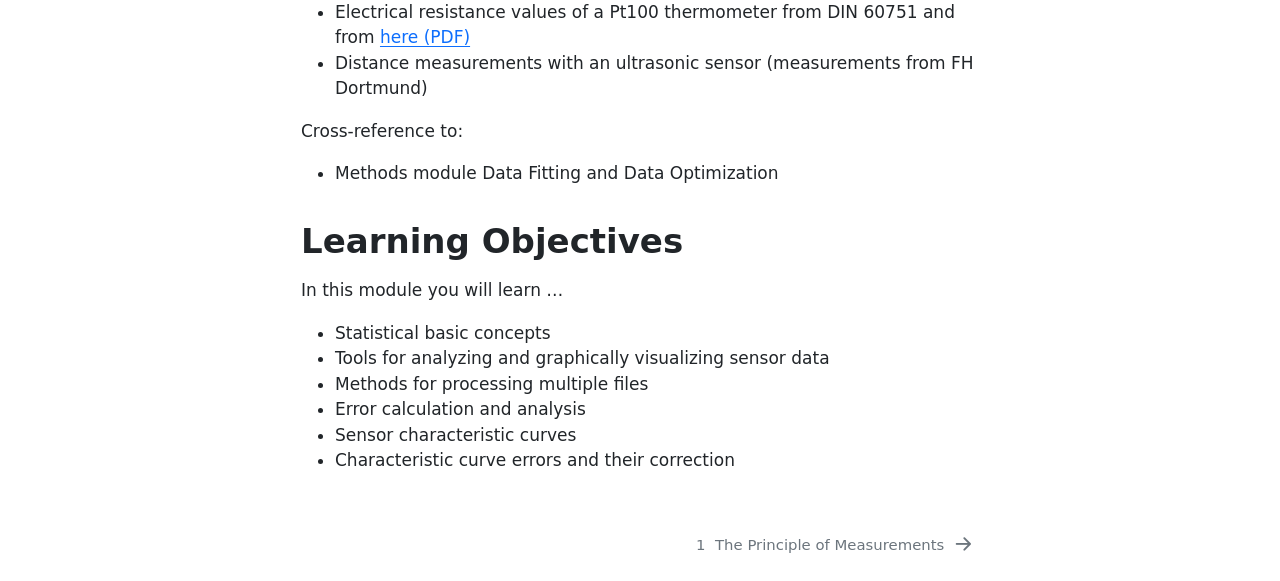
==== commit ec64a5a8: "CI added changes 2026-09-16 11:58:47" ====
--- a/output/book/index.html
+++ b/output/book/index.html
@@ -1,5 +1,5 @@
 <!DOCTYPE html>
-<html xmlns="http://www.w3.org/1999/xhtml" lang="de" xml:lang="de"><head>
+<html xmlns="http://www.w3.org/1999/xhtml" lang="en" xml:lang="en"><head>
 
 <meta charset="utf-8">
 <meta name="generator" content="quarto-1.10.18">
@@ -14,6 +14,7 @@
 <meta name="author" content="Franca Hollmann">
 <meta name="author" content="Maik Poetzsch">
 <meta name="author" content="Sebastian Seipel">
+<meta name="dcterms.date" content="2026-09-16">
 
 <title>Bausteine Computergestützter Datenanalyse</title>
 <style>
@@ -69,17 +70,17 @@
   ],
   "show-item-context": false,
   "language": {
-    "search-no-results-text": "Keine Treffer",
-    "search-matching-documents-text": "Treffer",
-    "search-copy-link-title": "Link in die Suche kopieren",
-    "search-hide-matches-text": "Zusätzliche Treffer verbergen",
-    "search-more-match-text": "weitere Treffer in diesem Dokument",
-    "search-more-matches-text": "weitere Treffer in diesem Dokument",
-    "search-clear-button-title": "Zurücksetzen",
+    "search-no-results-text": "No results",
+    "search-matching-documents-text": "matching documents",
+    "search-copy-link-title": "Copy link to search",
+    "search-hide-matches-text": "Hide additional matches",
+    "search-more-match-text": "more match in this document",
+    "search-more-matches-text": "more matches in this document",
+    "search-clear-button-title": "Clear",
     "search-text-placeholder": "",
-    "search-detached-cancel-button-title": "Abbrechen",
-    "search-submit-button-title": "Abschicken",
-    "search-label": "Suchen"
+    "search-detached-cancel-button-title": "Cancel",
+    "search-submit-button-title": "Submit",
+    "search-label": "Search"
   }
 }</script>
 <link rel="shortcut icon" href="skript/00-bilder/favicon_bcd_new.svg">
@@ -94,13 +95,13 @@
   <header id="quarto-header" class="headroom fixed-top">
   <nav class="quarto-secondary-nav">
     <div class="container-fluid d-flex">
-      <button type="button" class="quarto-btn-toggle btn" data-bs-toggle="collapse" role="button" data-bs-target=".quarto-sidebar-collapse-item" aria-controls="quarto-sidebar" aria-expanded="false" aria-label="Seitenleiste umschalten" onclick="if (window.quartoToggleHeadroom) { window.quartoToggleHeadroom(); }">
+      <button type="button" class="quarto-btn-toggle btn" data-bs-toggle="collapse" role="button" data-bs-target=".quarto-sidebar-collapse-item" aria-controls="quarto-sidebar" aria-expanded="false" aria-label="Toggle sidebar navigation" onclick="if (window.quartoToggleHeadroom) { window.quartoToggleHeadroom(); }">
         <i class="bi bi-layout-text-sidebar-reverse"></i>
       </button>
         <nav class="quarto-page-breadcrumbs" aria-label="breadcrumb"><ol class="breadcrumb"><li class="breadcrumb-item"><a href="./index.html">Methodenbaustein Sensordatenanalyse</a></li></ol></nav>
-        <a class="flex-grow-1" role="navigation" data-bs-toggle="collapse" data-bs-target=".quarto-sidebar-collapse-item" aria-controls="quarto-sidebar" aria-expanded="false" aria-label="Seitenleiste umschalten" onclick="if (window.quartoToggleHeadroom) { window.quartoToggleHeadroom(); }">      
+        <a class="flex-grow-1" role="navigation" data-bs-toggle="collapse" data-bs-target=".quarto-sidebar-collapse-item" aria-controls="quarto-sidebar" aria-expanded="false" aria-label="Toggle sidebar navigation" onclick="if (window.quartoToggleHeadroom) { window.quartoToggleHeadroom(); }">      
         </a>
-      <button type="button" class="btn quarto-search-button" aria-label="Suchen" onclick="window.quartoOpenSearch();">
+      <button type="button" class="btn quarto-search-button" aria-label="Search" onclick="window.quartoOpenSearch();">
         <i class="bi bi-search"></i>
       </button>
     </div>
@@ -116,12 +117,12 @@
       <img src="./skript/00-bilder/logo_with_text_new.svg" alt="" class="sidebar-logo dark-content py-0 d-lg-inline d-none">
       </a>
     <div class="sidebar-title mb-0 py-0">
-      <a href="./">Methodenbaustein Sensordatenanalyse</a> 
+      <a href="./">Sensor Data Analysis Method Module</a> 
     </div>
       </div>
         <div class="mt-2 flex-shrink-0 align-items-center">
         <div class="sidebar-search">
-        <div id="quarto-search" class="" title="Suchen"></div>
+        <div id="quarto-search" class="" title="Search"></div>
         </div>
         </div>
     <div class="sidebar-menu-container"> 
@@ -175,7 +176,7 @@
 <!-- margin-sidebar -->
     <div id="quarto-margin-sidebar" class="sidebar margin-sidebar">
         <nav id="TOC" role="doc-toc" class="toc-active">
-    <h2 id="toc-title">Inhaltsverzeichnis</h2>
+    <h2 id="toc-title">Table of contents</h2>
    
   <ul>
   <li><a href="#methodenbaustein-sensordatenanalyse" id="toc-methodenbaustein-sensordatenanalyse" class="nav-link active" data-scroll-target="#methodenbaustein-sensordatenanalyse">Methodenbaustein Sensordatenanalyse</a></li>
@@ -197,7 +198,7 @@
 <div class="quarto-title-meta">
 
     <div>
-    <div class="quarto-title-meta-heading">Autor:innen</div>
+    <div class="quarto-title-meta-heading">Authors</div>
     <div class="quarto-title-meta-contents">
              <p>Lukas Arnold </p>
              <p>Simone Arnold </p>
@@ -211,9 +212,9 @@
   </div>
     
     <div>
-    <div class="quarto-title-meta-heading">Veröffentlichungsdatum</div>
+    <div class="quarto-title-meta-heading">Published</div>
     <div class="quarto-title-meta-contents">
-      <p class="date">15. September 2026</p>
+      <p class="date">September 16, 2026</p>
     </div>
   </div>
   
@@ -322,12 +323,12 @@
       // flash "checked"
       button.classList.add('code-copy-button-checked');
       var currentTitle = button.getAttribute("title");
-      button.setAttribute("title", "Kopiert");
+      button.setAttribute("title", "Copied!");
       let tooltip;
       if (window.bootstrap) {
         button.setAttribute("data-bs-toggle", "tooltip");
         button.setAttribute("data-bs-placement", "left");
-        button.setAttribute("data-bs-title", "Kopiert");
+        button.setAttribute("data-bs-title", "Copied!");
         tooltip = new bootstrap.Tooltip(button, 
           { trigger: "manual", 
             customClass: "code-copy-button-tooltip",
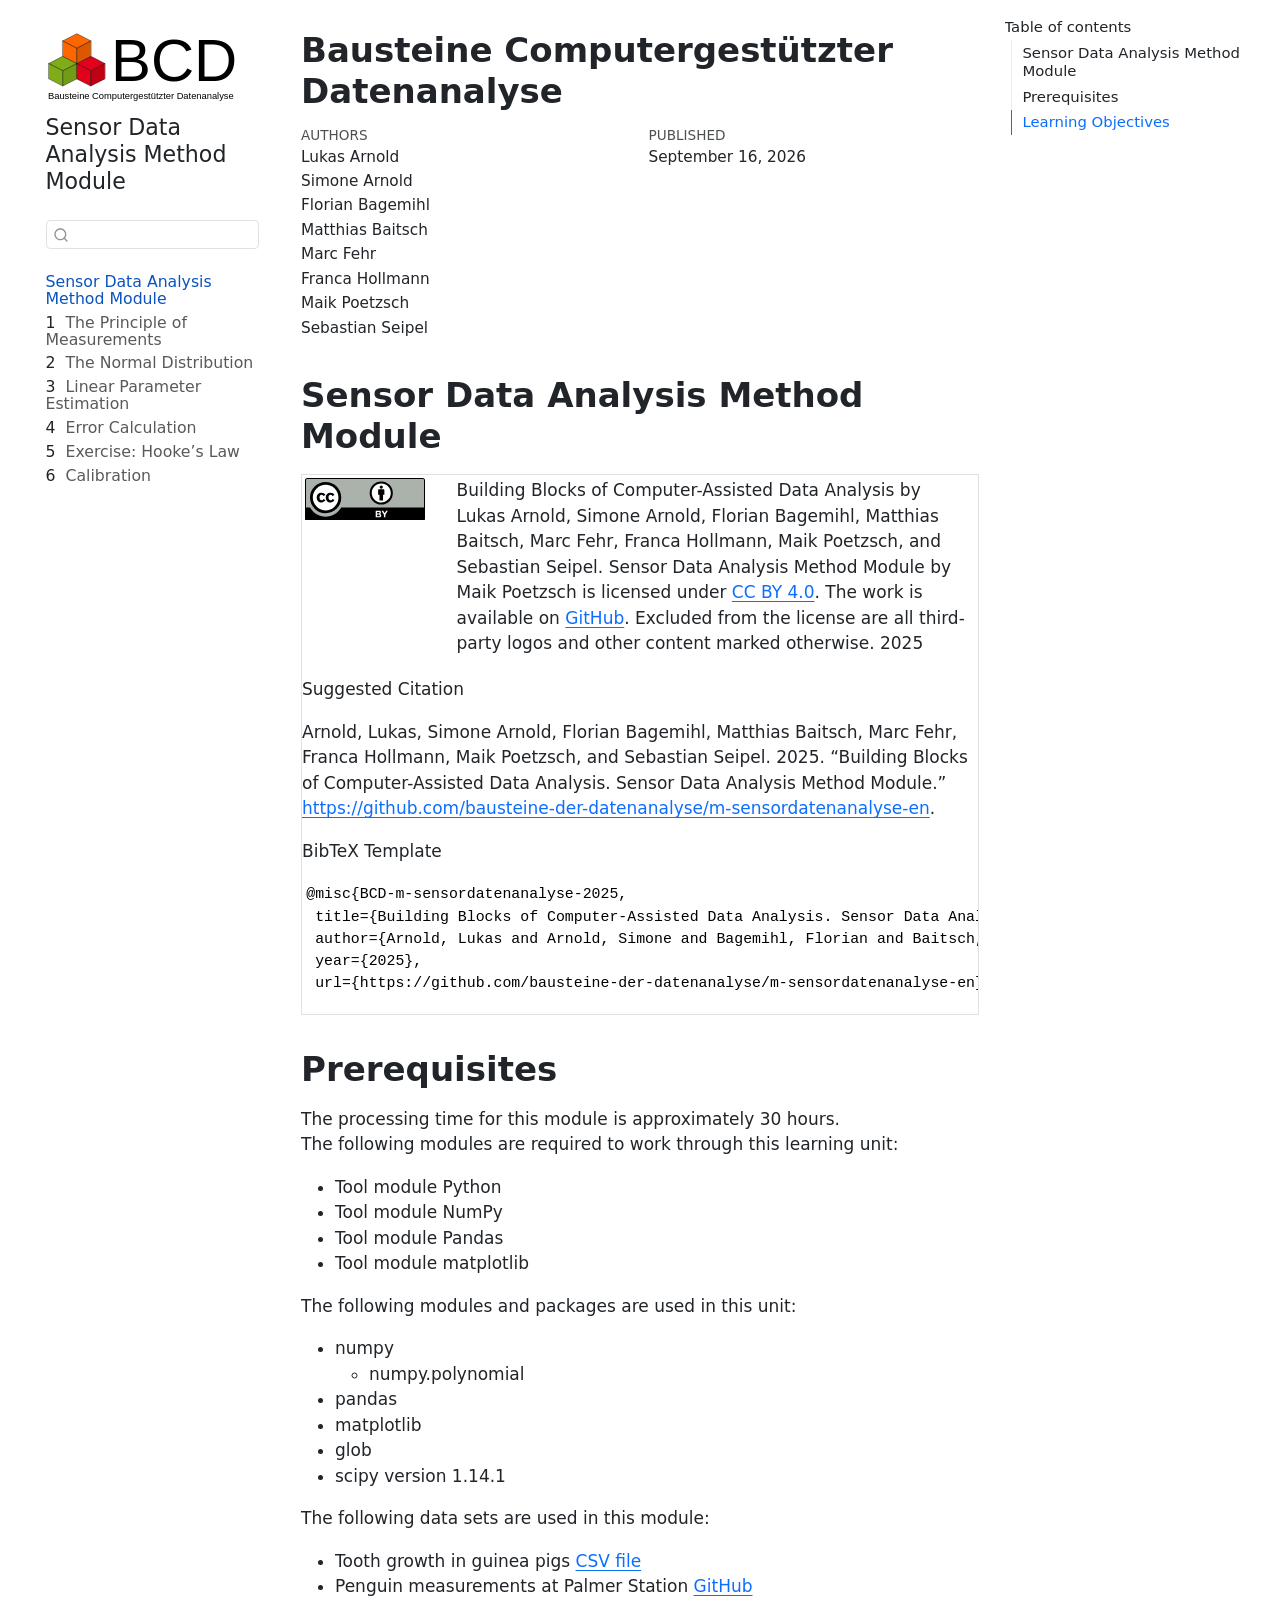
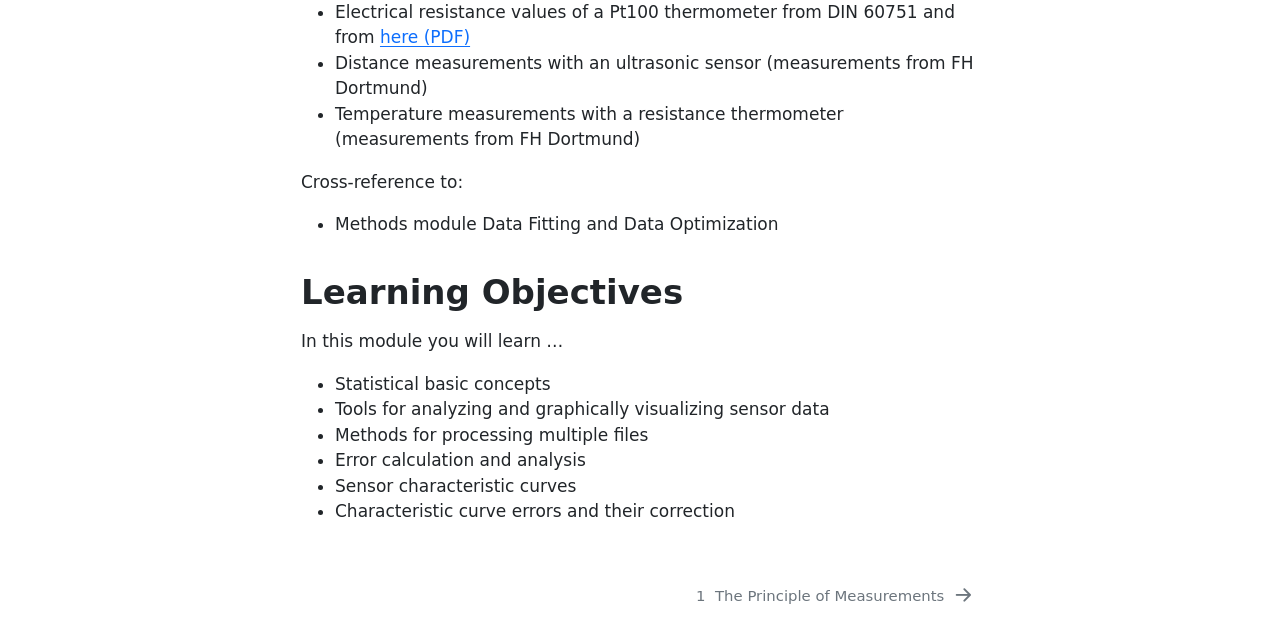
==== commit 5232abad: "CI added changes 2026-09-16 12:12:38" ====
--- a/output/book/index.html
+++ b/output/book/index.html
@@ -98,7 +98,7 @@
       <button type="button" class="quarto-btn-toggle btn" data-bs-toggle="collapse" role="button" data-bs-target=".quarto-sidebar-collapse-item" aria-controls="quarto-sidebar" aria-expanded="false" aria-label="Toggle sidebar navigation" onclick="if (window.quartoToggleHeadroom) { window.quartoToggleHeadroom(); }">
         <i class="bi bi-layout-text-sidebar-reverse"></i>
       </button>
-        <nav class="quarto-page-breadcrumbs" aria-label="breadcrumb"><ol class="breadcrumb"><li class="breadcrumb-item"><a href="./index.html">Methodenbaustein Sensordatenanalyse</a></li></ol></nav>
+        <nav class="quarto-page-breadcrumbs" aria-label="breadcrumb"><ol class="breadcrumb"><li class="breadcrumb-item"><a href="./index.html">Sensor Data Analysis Method Module</a></li></ol></nav>
         <a class="flex-grow-1" role="navigation" data-bs-toggle="collapse" data-bs-target=".quarto-sidebar-collapse-item" aria-controls="quarto-sidebar" aria-expanded="false" aria-label="Toggle sidebar navigation" onclick="if (window.quartoToggleHeadroom) { window.quartoToggleHeadroom(); }">      
         </a>
       <button type="button" class="btn quarto-search-button" aria-label="Search" onclick="window.quartoOpenSearch();">
@@ -130,7 +130,7 @@
         <li class="sidebar-item">
   <div class="sidebar-item-container"> 
   <a href="./index.html" class="sidebar-item-text sidebar-link active">
- <span class="menu-text">Methodenbaustein Sensordatenanalyse</span></a>
+ <span class="menu-text">Sensor Data Analysis Method Module</span></a>
   </div>
 </li>
         <li class="sidebar-item">
@@ -179,7 +179,7 @@
     <h2 id="toc-title">Table of contents</h2>
    
   <ul>
-  <li><a href="#methodenbaustein-sensordatenanalyse" id="toc-methodenbaustein-sensordatenanalyse" class="nav-link active" data-scroll-target="#methodenbaustein-sensordatenanalyse">Methodenbaustein Sensordatenanalyse</a></li>
+  <li><a href="#sensor-data-analysis-method-module" id="toc-sensor-data-analysis-method-module" class="nav-link active" data-scroll-target="#sensor-data-analysis-method-module">Sensor Data Analysis Method Module</a></li>
   <li><a href="#prerequisites" id="toc-prerequisites" class="nav-link" data-scroll-target="#prerequisites">Prerequisites</a></li>
   <li><a href="#learning-objectives" id="toc-learning-objectives" class="nav-link" data-scroll-target="#learning-objectives">Learning Objectives</a></li>
   </ul>
@@ -226,32 +226,32 @@
 </header>
 
 
-<section id="methodenbaustein-sensordatenanalyse" class="level1 unnumbered">
-<h1 class="unnumbered">Methodenbaustein Sensordatenanalyse</h1>
-<div id="Lizenz" class="border">
+<section id="sensor-data-analysis-method-module" class="level1 unnumbered">
+<h1 class="unnumbered">Sensor Data Analysis Method Module</h1>
+<div id="License" class="border">
 <div class="quarto-layout-panel" data-layout="[20, 80]">
 <div class="quarto-layout-row">
 <div class="quarto-layout-cell" style="flex-basis: 20.0%;justify-content: center;">
-<p><img src="skript/00-bilder/CC-BY.svg" class="img-fluid" alt="Symbol des Lizenzhinweises Creative Commons BY"></p>
+<p><img src="skript/00-bilder/CC-BY.svg" class="img-fluid" alt="Symbol of the Creative Commons BY license notice"></p>
 </div>
 <div class="quarto-layout-cell" style="flex-basis: 80.0%;justify-content: flex-start;">
-<p>Bausteine Computergestützter Datenanalyse von Lukas Arnold, Simone Arnold, Florian Bagemihl, Matthias Baitsch, Marc Fehr, Franca Hollmann, Maik Poetzsch und Sebastian Seipel. Methodenbaustein Sensordatenanalyse von Maik Poetzsch ist lizensiert unter <a href="https://creativecommons.org/licenses/by/4.0/deed.de">CC BY 4.0</a>. Das Werk ist abrufbar auf <a href="https://github.com/bausteine-der-datenanalyse/m-sensordatenanalyse">GitHub</a>. Ausgenommen von der Lizenz sind alle Logos Dritter und anders gekennzeichneten Inhalte. 2025</p>
+<p>Building Blocks of Computer-Assisted Data Analysis by Lukas Arnold, Simone Arnold, Florian Bagemihl, Matthias Baitsch, Marc Fehr, Franca Hollmann, Maik Poetzsch, and Sebastian Seipel. Sensor Data Analysis Method Module by Maik Poetzsch is licensed under <a href="https://creativecommons.org/licenses/by/4.0/deed.en">CC BY 4.0</a>. The work is available on <a href="https://github.com/bausteine-der-datenanalyse/m-sensordatenanalyse-en">GitHub</a>. Excluded from the license are all third-party logos and other content marked otherwise. 2025</p>
 </div>
 </div>
 </div>
-<p>Zitiervorschlag</p>
-<p>Arnold, Lukas, Simone Arnold, Florian Bagemihl, Matthias Baitsch, Marc Fehr, Franca Hollmann, Maik Poetzsch, und Sebastian Seipel. 2025. “Bausteine Computergestützter Datenanalyse. Methodenbaustein Sensordatenanalyse.” <a href="https://github.com/bausteine-der-datenanalyse/m-sensordatenanalyse" class="uri">https://github.com/bausteine-der-datenanalyse/m-sensordatenanalyse</a>.</p>
-<p>BibTeX-Vorlage</p>
+<p>Suggested Citation</p>
+<p>Arnold, Lukas, Simone Arnold, Florian Bagemihl, Matthias Baitsch, Marc Fehr, Franca Hollmann, Maik Poetzsch, and Sebastian Seipel. 2025. “Building Blocks of Computer-Assisted Data Analysis. Sensor Data Analysis Method Module.” <a href="https://github.com/bausteine-der-datenanalyse/m-sensordatenanalyse-en" class="uri">https://github.com/bausteine-der-datenanalyse/m-sensordatenanalyse-en</a>.</p>
+<p>BibTeX Template</p>
 <pre><code>@misc{BCD-m-sensordatenanalyse-2025,
- title={Bausteine Computergestützter Datenanalyse. Methodenbaustein Sensordatenanalyse},
+ title={Building Blocks of Computer-Assisted Data Analysis. Sensor Data Analysis Method Module},
  author={Arnold, Lukas and Arnold, Simone and Bagemihl, Florian and Baitsch, Matthias and Fehr, Marc and Hollmann, Franca and Poetzsch, Maik and Seipel, Sebastian},
  year={2025},
- url={https://github.com/bausteine-der-datenanalyse/m-sensordatenanalyse}} </code></pre>
+ url={https://github.com/bausteine-der-datenanalyse/m-sensordatenanalyse-en}}</code></pre>
 </div>
 </section>
 <section id="prerequisites" class="level1">
 <h1>Prerequisites</h1>
-<p>The processing time for this module is approximately <strong>placeholder</strong>.<br>
+<p>The processing time for this module is approximately 30 hours.<br>
 The following modules are required to work through this learning unit:</p>
 <ul>
 <li>Tool module Python</li>
@@ -276,6 +276,7 @@
 <li>Penguin measurements at Palmer Station <a href="https://github.com/allisonhorst/palmerpenguins?tab=readme-ov-file#meet-the-palmer-penguins">GitHub</a></li>
 <li>Electrical resistance values of a Pt100 thermometer from DIN 60751 and from <a href="https://s8b8d6a7.delivery.rocketcdn.me/wp-content/uploads/2022/08/Pt100-Tabelle-Screen.pdf">here (PDF)</a></li>
 <li>Distance measurements with an ultrasonic sensor (measurements from FH Dortmund)</li>
+<li>Temperature measurements with a resistance thermometer (measurements from FH Dortmund)</li>
 </ul>
 <p>Cross-reference to:</p>
 <ul>
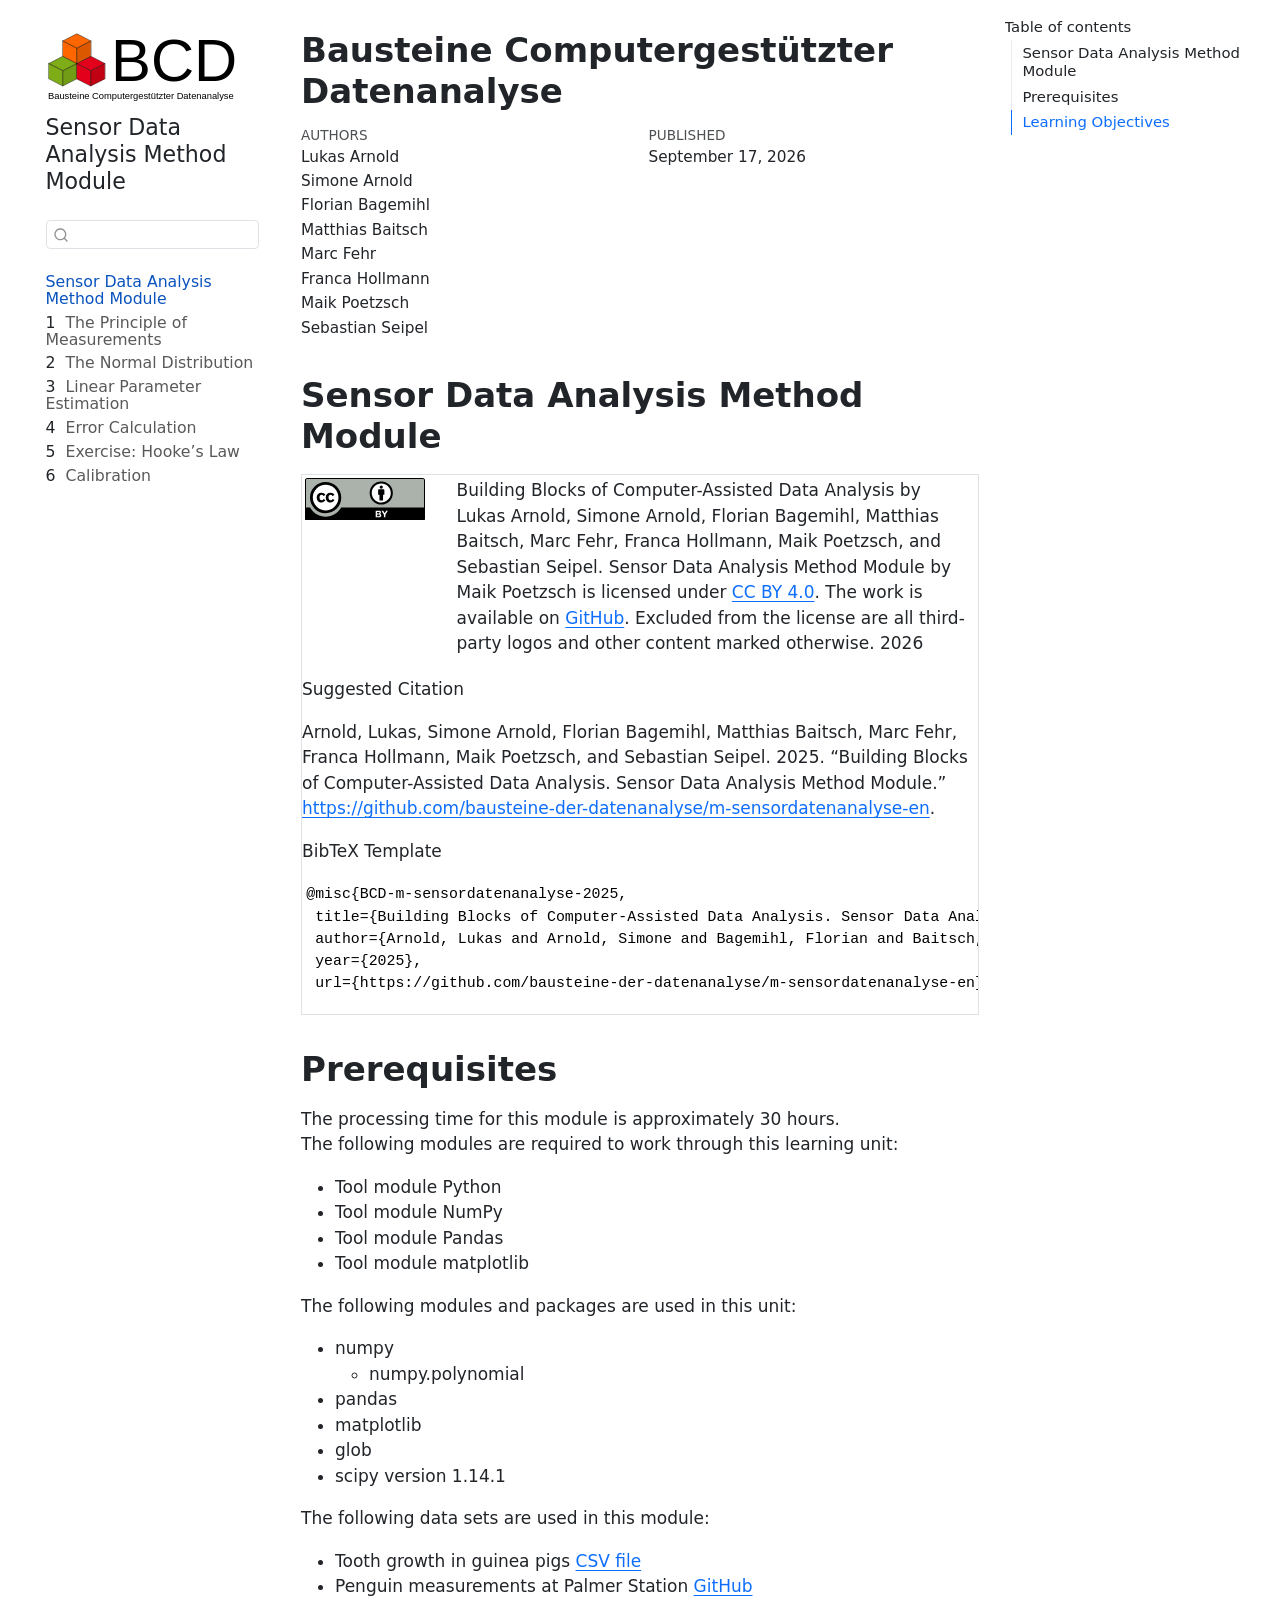
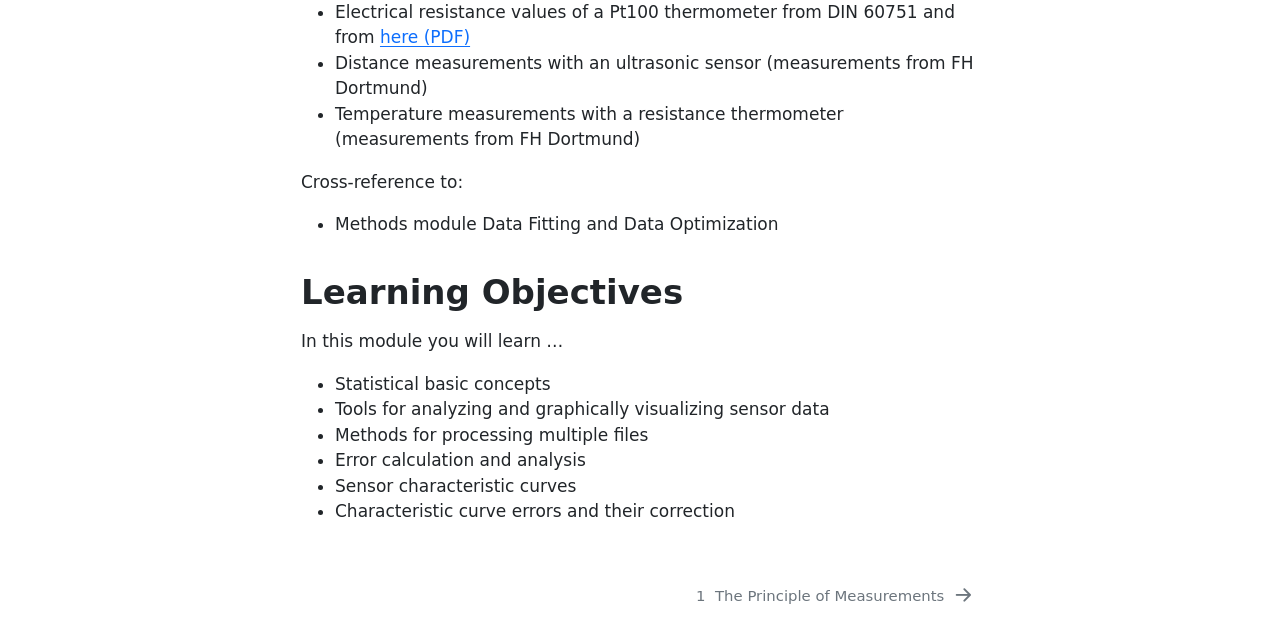
==== commit 9631d485: "CI added changes 2026-09-17 10:16:09" ====
--- a/output/book/index.html
+++ b/output/book/index.html
@@ -14,7 +14,7 @@
 <meta name="author" content="Franca Hollmann">
 <meta name="author" content="Maik Poetzsch">
 <meta name="author" content="Sebastian Seipel">
-<meta name="dcterms.date" content="2026-09-16">
+<meta name="dcterms.date" content="2026-09-17">
 
 <title>Bausteine Computergestützter Datenanalyse</title>
 <style>
@@ -214,7 +214,7 @@
     <div>
     <div class="quarto-title-meta-heading">Published</div>
     <div class="quarto-title-meta-contents">
-      <p class="date">September 16, 2026</p>
+      <p class="date">September 17, 2026</p>
     </div>
   </div>
   
@@ -235,7 +235,7 @@
 <p><img src="skript/00-bilder/CC-BY.svg" class="img-fluid" alt="Symbol of the Creative Commons BY license notice"></p>
 </div>
 <div class="quarto-layout-cell" style="flex-basis: 80.0%;justify-content: flex-start;">
-<p>Building Blocks of Computer-Assisted Data Analysis by Lukas Arnold, Simone Arnold, Florian Bagemihl, Matthias Baitsch, Marc Fehr, Franca Hollmann, Maik Poetzsch, and Sebastian Seipel. Sensor Data Analysis Method Module by Maik Poetzsch is licensed under <a href="https://creativecommons.org/licenses/by/4.0/deed.en">CC BY 4.0</a>. The work is available on <a href="https://github.com/bausteine-der-datenanalyse/m-sensordatenanalyse-en">GitHub</a>. Excluded from the license are all third-party logos and other content marked otherwise. 2025</p>
+<p>Building Blocks of Computer-Assisted Data Analysis by Lukas Arnold, Simone Arnold, Florian Bagemihl, Matthias Baitsch, Marc Fehr, Franca Hollmann, Maik Poetzsch, and Sebastian Seipel. Sensor Data Analysis Method Module by Maik Poetzsch is licensed under <a href="https://creativecommons.org/licenses/by/4.0/deed.en">CC BY 4.0</a>. The work is available on <a href="https://github.com/bausteine-der-datenanalyse/m-sensordatenanalyse-en">GitHub</a>. Excluded from the license are all third-party logos and other content marked otherwise. 2026</p>
 </div>
 </div>
 </div>
